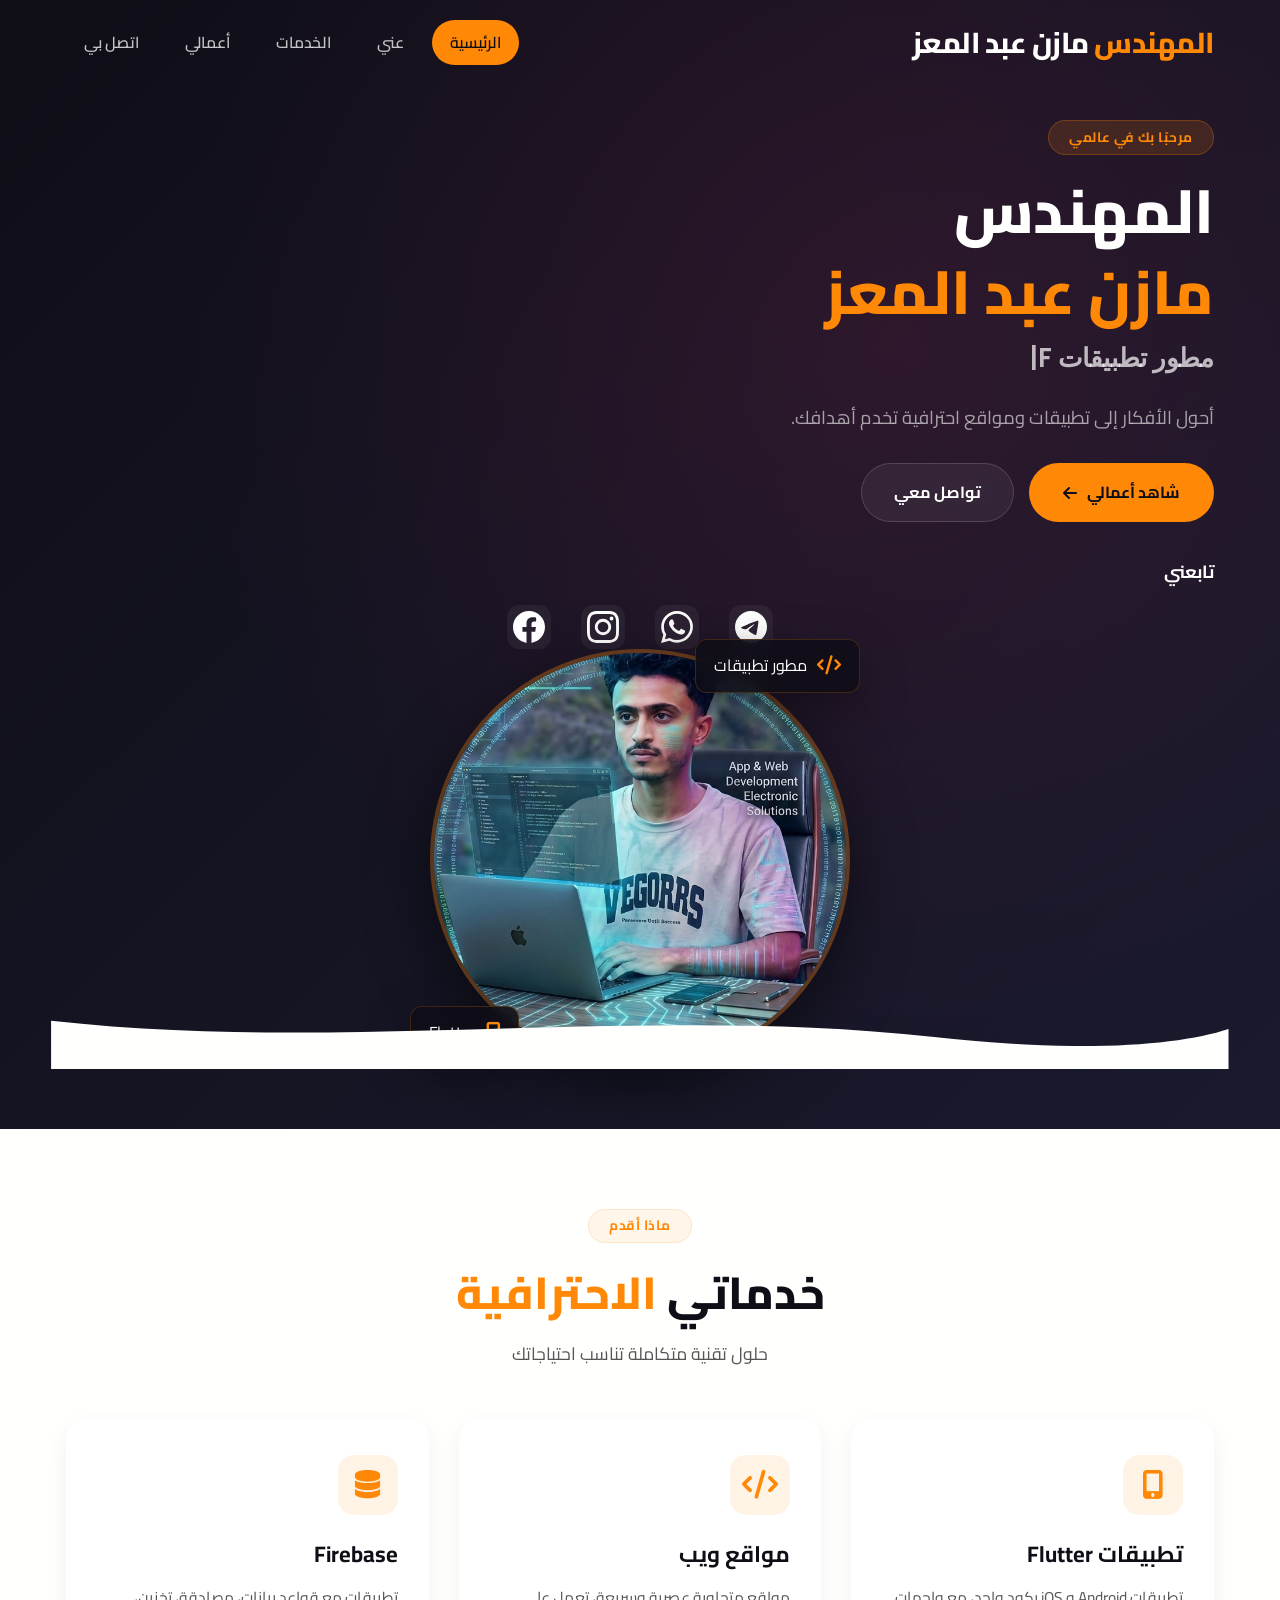
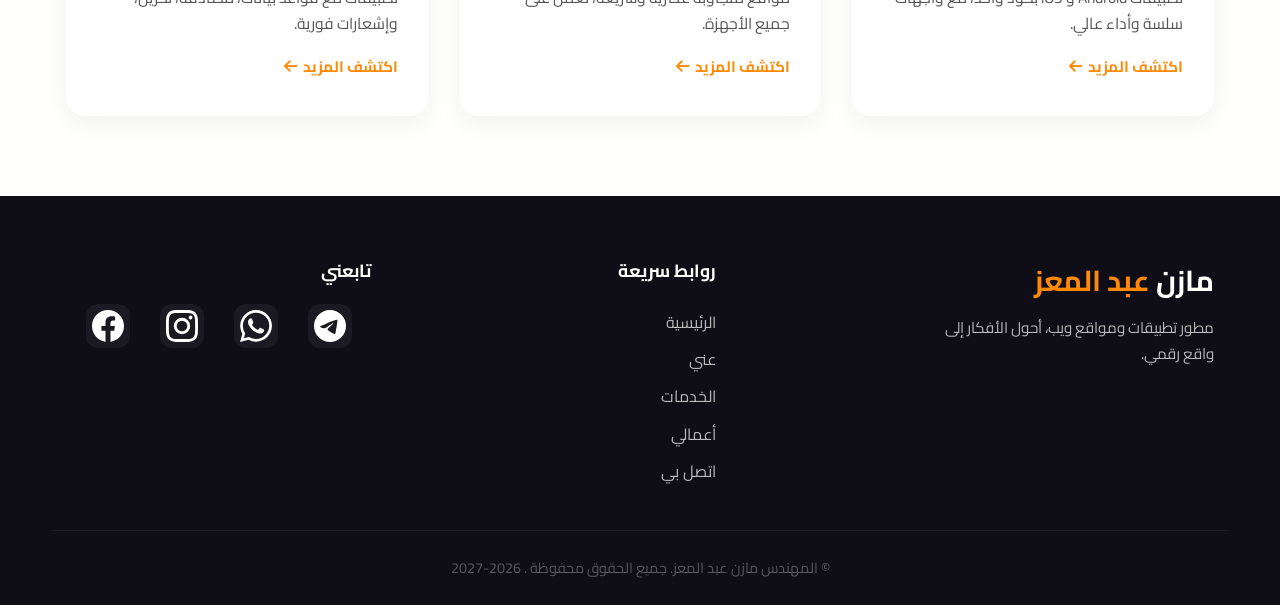
==== index.html @ 1ebfcdfb "Add files via upload" ====
<!DOCTYPE html>
<html lang="ar" dir="rtl">
<head>
    <meta charset="UTF-8" />
    <meta name="viewport" content="width=device-width, initial-scale=1.0" />
    <title>المهندس مازن عبد المعز | مطور تطبيقات ومواقع</title>
    <!-- الخطوط -->
    <link rel="preconnect" href="https://fonts.googleapis.com" />
    <link rel="preconnect" href="https://fonts.gstatic.com" crossorigin />
    <link href="https://fonts.googleapis.com/css2?family=Cairo:wght@400;700;800&family=Poppins:wght@400;600;700&display=swap" rel="stylesheet" />
    <!-- أيقونات Font Awesome (رابطان احتياطي) -->
    <link rel="stylesheet" href="https://cdnjs.cloudflare.com/ajax/libs/font-awesome/6.5.0/css/all.min.css" />
    <link rel="stylesheet" href="https://cdnjs.cloudflare.com/ajax/libs/font-awesome/6.4.2/css/all.min.css" />
    <link rel="stylesheet" href="style.css" />
    <style>
        /* تنسيقات مباشرة لضمان ظهور الأيقونات */
        .footer-social .social-icons a {
            color: #ffffff !important;
            font-size: 1.5rem !important;
            transition: 0.3s;
            background: rgba(255, 255, 255, 0.05);
            border-radius: 12px;
            width: 44px;
            height: 44px;
            display: inline-flex !important;
            align-items: center;
            justify-content: center;
            text-decoration: none;
            margin: 0 5px;
        }
        .footer-social .social-icons a:hover {
            color: #ff8906 !important;
            background: rgba(255, 137, 6, 0.15);
            transform: translateY(-4px);
        }
        .hero-social a {
            color: rgba(255, 255, 255, 0.7) !important;
            font-size: 1.3rem !important;
            transition: 0.3s;
            width: 42px;
            height: 42px;
            display: inline-flex !important;
            align-items: center;
            justify-content: center;
            border-radius: 50%;
            background: rgba(255, 255, 255, 0.05);
            text-decoration: none;
            margin: 0 5px;
        }
        .hero-social a:hover {
            color: #ff8906 !important;
            background: rgba(255, 137, 6, 0.15);
            transform: translateY(-3px);
        }
        .social-icons {
            display: flex !important;
            gap: 12px;
            justify-content: center;
        }
        .hero-social {
            display: flex !important;
            gap: 20px;
            justify-content: center;
        }
    </style>
</head>
<body>

    <!-- شريط التنقل -->
    <nav id="navbar">
        <div class="container nav-container">
            <div class="logo">
                <a href="index.html"><span>المهندس</span> مازن عبد المعز</a>
            </div>
            <ul class="nav-links" id="navLinks">
                <li><a href="index.html" class="active">الرئيسية</a></li>
                <li><a href="about.html">عني</a></li>
                <li><a href="services.html">الخدمات</a></li>
                <li><a href="portfolio.html">أعمالي</a></li>
                <li><a href="contact.html">اتصل بي</a></li>
            </ul>
            <div class="menu-toggle" id="mobile-menu">
                <i class="fas fa-bars"></i>
            </div>
        </div>
    </nav>

    <!-- قسم الترحيب (Hero) -->
    <section class="hero">
        <div class="hero-overlay"></div>
        <div class="container hero-container">
            <div class="hero-content">
                <span class="hero-badge">مرحبًا بك في عالمي</span>
                <h1>المهندس </h1>
                   <h1> <span class="highlight"> مازن عبد المعز</span></h1>
                <div class="typing-wrapper">
                    <span class="typing-text" id="typingText"></span>
                </div>
                <p class="hero-description">
                    أحول الأفكار إلى تطبيقات ومواقع احترافية تخدم أهدافك.
                </p>
                <div class="hero-buttons">
                    <a href="portfolio.html" class="btn-primary">شاهد أعمالي <i class="fas fa-arrow-left"></i></a>
                    <a href="contact.html" class="btn-glass">تواصل معي</a>
                </div>
                  <div class="footer-social">
    <h4>تابعني</h4>
    <div class="social-icons" style="display:flex;gap:20px;justify-content:center;font-size:1.8rem;">
        <!-- تليجرام -->
        <a href="https://t.me/ENG_MAZENNN" target="_blank" 
           style="color:#ffffff;text-decoration:none;transition:0.3s;display:inline-block;"
           onmouseover="this.style.color='#0088cc';this.style.transform='scale(1.2)';"
           onmouseout="this.style.color='#ffffff';this.style.transform='scale(1)';">
           <svg xmlns="http://www.w3.org/2000/svg" width="32" height="32" viewBox="0 0 24 24" fill="currentColor">
               <path d="M11.944 0A12 12 0 0 0 0 12a12 12 0 0 0 12 12 12 12 0 0 0 12-12A12 12 0 0 0 12 0a12 12 0 0 0-.056 0zm4.962 7.224c.1-.002.321.023.465.14a.506.506 0 0 1 .171.325c.016.093.036.306.02.472-.18 1.898-.962 6.502-1.36 8.627-.168.9-.499 1.201-.82 1.23-.696.065-1.225-.46-1.9-.902-1.056-.693-1.653-1.124-2.678-1.8-1.185-.78-.417-1.21.258-1.91.177-.184 3.247-2.977 3.307-3.23.007-.032.014-.15-.056-.212s-.174-.041-.249-.024c-.106.024-1.793 1.14-5.061 3.345-.48.33-.913.49-1.302.48-.428-.008-1.252-.241-1.865-.44-.752-.245-1.349-.374-1.297-.789.027-.216.325-.437.893-.663 3.498-1.524 5.83-2.529 6.998-3.014 3.332-1.386 4.025-1.627 4.476-1.635z"/>
           </svg>
        </a>
        <!-- واتساب -->
        <a href="https://wa.me/967712433463" target="_blank" 
           style="color:#ffffff;text-decoration:none;transition:0.3s;display:inline-block;"
           onmouseover="this.style.color='#25D366';this.style.transform='scale(1.2)';"
           onmouseout="this.style.color='#ffffff';this.style.transform='scale(1)';">
           <svg xmlns="http://www.w3.org/2000/svg" width="32" height="32" viewBox="0 0 24 24" fill="currentColor">
               <path d="M17.472 14.382c-.297-.149-1.758-.867-2.03-.967-.273-.099-.471-.148-.67.15-.197.297-.767.966-.94 1.164-.173.199-.347.223-.644.075-.297-.15-1.255-.463-2.39-1.475-.883-.788-1.48-1.761-1.653-2.059-.173-.297-.018-.458.13-.606.134-.133.298-.347.446-.52.149-.174.198-.298.298-.497.099-.198.05-.371-.025-.52-.075-.149-.669-1.612-.916-2.207-.242-.579-.487-.5-.669-.51-.173-.008-.371-.01-.57-.01-.198 0-.52.074-.792.372-.272.297-1.04 1.016-1.04 2.479 0 1.462 1.065 2.875 1.213 3.074.149.198 2.096 3.2 5.077 4.487.709.306 1.262.489 1.694.625.712.227 1.36.195 1.871.118.571-.085 1.758-.719 2.006-1.413.248-.694.248-1.289.173-1.413-.074-.124-.272-.198-.57-.347m-5.421 7.403h-.004a9.87 9.87 0 01-5.031-1.378l-.361-.214-3.741.982.998-3.648-.235-.374a9.86 9.86 0 01-1.51-5.26c.001-5.45 4.436-9.884 9.888-9.884 2.64 0 5.122 1.03 6.988 2.898a9.825 9.825 0 012.893 6.994c-.003 5.45-4.437 9.884-9.885 9.884m8.413-18.297A11.815 11.815 0 0012.05 0C5.495 0 .16 5.335.157 11.892c0 2.096.547 4.142 1.588 5.945L.057 24l6.305-1.654a11.882 11.882 0 005.683 1.448h.005c6.554 0 11.89-5.335 11.893-11.893a11.821 11.821 0 00-3.48-8.413z"/>
           </svg>
        </a>
        <!-- إنستغرام -->
        <a href="https://instagram.com/eng.m_azen" target="_blank" 
           style="color:#ffffff;text-decoration:none;transition:0.3s;display:inline-block;"
           onmouseover="this.style.color='#E4405F';this.style.transform='scale(1.2)';"
           onmouseout="this.style.color='#ffffff';this.style.transform='scale(1)';">
           <svg xmlns="http://www.w3.org/2000/svg" width="32" height="32" viewBox="0 0 24 24" fill="currentColor">
               <path d="M12 2.163c3.204 0 3.584.012 4.85.07 3.252.148 4.771 1.691 4.919 4.919.058 1.265.069 1.645.069 4.849 0 3.205-.012 3.584-.069 4.849-.149 3.225-1.664 4.771-4.919 4.919-1.266.058-1.644.07-4.85.07-3.204 0-3.584-.012-4.849-.07-3.26-.149-4.771-1.699-4.919-4.92-.058-1.265-.07-1.644-.07-4.849 0-3.204.013-3.583.07-4.849.149-3.227 1.664-4.771 4.919-4.919 1.266-.057 1.645-.069 4.849-.069zM12 0C8.741 0 8.333.014 7.053.072 2.695.272.273 2.69.073 7.052.014 8.333 0 8.741 0 12c0 3.259.014 3.668.072 4.948.2 4.358 2.618 6.78 6.98 6.98C8.333 23.986 8.741 24 12 24c3.259 0 3.668-.014 4.948-.072 4.354-.2 6.782-2.618 6.979-6.98.059-1.28.073-1.689.073-4.948 0-3.259-.014-3.667-.072-4.947-.196-4.354-2.617-6.78-6.979-6.98C15.668.014 15.259 0 12 0zm0 5.838a6.162 6.162 0 100 12.324 6.162 6.162 0 000-12.324zM12 16a4 4 0 110-8 4 4 0 010 8zm6.406-11.845a1.44 1.44 0 100 2.881 1.44 1.44 0 000-2.881z"/>
           </svg>
        </a>
        <!-- فيسبوك -->
        <a href="https://facebook.com/مازن عبد المعز الشرقي" target="_blank" 
           style="color:#ffffff;text-decoration:none;transition:0.3s;display:inline-block;"
           onmouseover="this.style.color='#1877F2';this.style.transform='scale(1.2)';"
           onmouseout="this.style.color='#ffffff';this.style.transform='scale(1)';">
           <svg xmlns="http://www.w3.org/2000/svg" width="32" height="32" viewBox="0 0 24 24" fill="currentColor">
               <path d="M24 12.073c0-6.627-5.373-12-12-12s-12 5.373-12 12c0 5.99 4.388 10.954 10.125 11.854v-8.385H7.078v-3.47h3.047V9.43c0-3.007 1.792-4.669 4.533-4.669 1.312 0 2.686.235 2.686.235v2.953H15.83c-1.491 0-1.956.925-1.956 1.874v2.25h3.328l-.532 3.47h-2.796v8.385C19.612 23.027 24 18.062 24 12.073z"/>
           </svg>
        </a>
    </div>
</div>
            <div class="hero-image">
                <div class="image-wrapper">
                    <img src="images\mazen.png" />
                    <div class="floating-badge">
                        <i class="fas fa-code"></i>
                        <span>مطور تطبيقات</span>
                    </div>
                    <div class="floating-badge second">
                        <i class="fas fa-mobile-alt"></i>
                        <span>Flutter</span>
                    </div>
                    
                </div>
            </div>
        </div>
        <!-- شكل موجي سفلي -->
        <div class="wave">
            <svg viewBox="0 0 1440 100" xmlns="http://www.w3.org/2000/svg">
                <path d="M0,40 C360,80 720,20 1080,60 C1260,80 1380,70 1440,50 L1440,100 L0,100 Z" fill="#fffffe" />
            </svg>
        </div>
    </section>

    <!-- قسم الخدمات المختصرة -->
    <section class="services-short section-padding">
        <div class="container">
            <div class="section-header">
                <span class="section-tag">ماذا أقدم</span>
                <h2>خدماتي <span class="highlight">الاحترافية</span></h2>
                <p>حلول تقنية متكاملة تناسب احتياجاتك</p>
            </div>
            <div class="services-grid">
                <div class="service-card glass-card">
                    <div class="service-icon"><i class="fas fa-mobile-alt"></i></div>
                    <h3>تطبيقات Flutter</h3>
                    <p>تطبيقات Android و iOS بكود واحد، مع واجهات سلسة وأداء عالي.</p>
                    <a href="services.html" class="card-link">اكتشف المزيد <i class="fas fa-arrow-left"></i></a>
                </div>
                <div class="service-card glass-card">
                    <div class="service-icon"><i class="fas fa-code"></i></div>
                    <h3>مواقع ويب</h3>
                    <p>مواقع متجاوبة عصرية وسريعة، تعمل على جميع الأجهزة.</p>
                    <a href="services.html" class="card-link">اكتشف المزيد <i class="fas fa-arrow-left"></i></a>
                </div>
                <div class="service-card glass-card">
                    <div class="service-icon"><i class="fas fa-database"></i></div>
                    <h3>Firebase</h3>
                    <p>تطبيقات مع قواعد بيانات، مصادقة، تخزين، وإشعارات فورية.</p>
                    <a href="services.html" class="card-link">اكتشف المزيد <i class="fas fa-arrow-left"></i></a>
                </div>
            </div>
        </div>
    </section>

    <!-- التذييل -->
    <footer>
        <div class="container footer-container">
            <div class="footer-brand">
                <h3>مازن <span>عبد المعز</span></h3>
                <p>مطور تطبيقات ومواقع ويب، أحول الأفكار إلى واقع رقمي.</p>
            </div>
            <div class="footer-links">
                <h4>روابط سريعة</h4>
                <ul>
                    <li><a href="index.html">الرئيسية</a></li>
                    <li><a href="about.html">عني</a></li>
                    <li><a href="services.html">الخدمات</a></li>
                    <li><a href="portfolio.html">أعمالي</a></li>
                    <li><a href="contact.html">اتصل بي</a></li>
                </ul>
            </div>
                <div class="footer-social">
    <h4>تابعني</h4>
    <div class="social-icons" style="display:flex;gap:20px;justify-content:center;font-size:1.8rem;">
        <!-- تليجرام -->
        <a href="https://t.me/ENG_MAZENNN" target="_blank" 
           style="color:#ffffff;text-decoration:none;transition:0.3s;display:inline-block;"
           onmouseover="this.style.color='#0088cc';this.style.transform='scale(1.2)';"
           onmouseout="this.style.color='#ffffff';this.style.transform='scale(1)';">
           <svg xmlns="http://www.w3.org/2000/svg" width="32" height="32" viewBox="0 0 24 24" fill="currentColor">
               <path d="M11.944 0A12 12 0 0 0 0 12a12 12 0 0 0 12 12 12 12 0 0 0 12-12A12 12 0 0 0 12 0a12 12 0 0 0-.056 0zm4.962 7.224c.1-.002.321.023.465.14a.506.506 0 0 1 .171.325c.016.093.036.306.02.472-.18 1.898-.962 6.502-1.36 8.627-.168.9-.499 1.201-.82 1.23-.696.065-1.225-.46-1.9-.902-1.056-.693-1.653-1.124-2.678-1.8-1.185-.78-.417-1.21.258-1.91.177-.184 3.247-2.977 3.307-3.23.007-.032.014-.15-.056-.212s-.174-.041-.249-.024c-.106.024-1.793 1.14-5.061 3.345-.48.33-.913.49-1.302.48-.428-.008-1.252-.241-1.865-.44-.752-.245-1.349-.374-1.297-.789.027-.216.325-.437.893-.663 3.498-1.524 5.83-2.529 6.998-3.014 3.332-1.386 4.025-1.627 4.476-1.635z"/>
           </svg>
        </a>
        <!-- واتساب -->
        <a href="https://wa.me/967712433463" target="_blank" 
           style="color:#ffffff;text-decoration:none;transition:0.3s;display:inline-block;"
           onmouseover="this.style.color='#25D366';this.style.transform='scale(1.2)';"
           onmouseout="this.style.color='#ffffff';this.style.transform='scale(1)';">
           <svg xmlns="http://www.w3.org/2000/svg" width="32" height="32" viewBox="0 0 24 24" fill="currentColor">
               <path d="M17.472 14.382c-.297-.149-1.758-.867-2.03-.967-.273-.099-.471-.148-.67.15-.197.297-.767.966-.94 1.164-.173.199-.347.223-.644.075-.297-.15-1.255-.463-2.39-1.475-.883-.788-1.48-1.761-1.653-2.059-.173-.297-.018-.458.13-.606.134-.133.298-.347.446-.52.149-.174.198-.298.298-.497.099-.198.05-.371-.025-.52-.075-.149-.669-1.612-.916-2.207-.242-.579-.487-.5-.669-.51-.173-.008-.371-.01-.57-.01-.198 0-.52.074-.792.372-.272.297-1.04 1.016-1.04 2.479 0 1.462 1.065 2.875 1.213 3.074.149.198 2.096 3.2 5.077 4.487.709.306 1.262.489 1.694.625.712.227 1.36.195 1.871.118.571-.085 1.758-.719 2.006-1.413.248-.694.248-1.289.173-1.413-.074-.124-.272-.198-.57-.347m-5.421 7.403h-.004a9.87 9.87 0 01-5.031-1.378l-.361-.214-3.741.982.998-3.648-.235-.374a9.86 9.86 0 01-1.51-5.26c.001-5.45 4.436-9.884 9.888-9.884 2.64 0 5.122 1.03 6.988 2.898a9.825 9.825 0 012.893 6.994c-.003 5.45-4.437 9.884-9.885 9.884m8.413-18.297A11.815 11.815 0 0012.05 0C5.495 0 .16 5.335.157 11.892c0 2.096.547 4.142 1.588 5.945L.057 24l6.305-1.654a11.882 11.882 0 005.683 1.448h.005c6.554 0 11.89-5.335 11.893-11.893a11.821 11.821 0 00-3.48-8.413z"/>
           </svg>
        </a>
        <!-- إنستغرام -->
        <a href="https://instagram.com/eng.m_azen" target="_blank" 
           style="color:#ffffff;text-decoration:none;transition:0.3s;display:inline-block;"
           onmouseover="this.style.color='#E4405F';this.style.transform='scale(1.2)';"
           onmouseout="this.style.color='#ffffff';this.style.transform='scale(1)';">
           <svg xmlns="http://www.w3.org/2000/svg" width="32" height="32" viewBox="0 0 24 24" fill="currentColor">
               <path d="M12 2.163c3.204 0 3.584.012 4.85.07 3.252.148 4.771 1.691 4.919 4.919.058 1.265.069 1.645.069 4.849 0 3.205-.012 3.584-.069 4.849-.149 3.225-1.664 4.771-4.919 4.919-1.266.058-1.644.07-4.85.07-3.204 0-3.584-.012-4.849-.07-3.26-.149-4.771-1.699-4.919-4.92-.058-1.265-.07-1.644-.07-4.849 0-3.204.013-3.583.07-4.849.149-3.227 1.664-4.771 4.919-4.919 1.266-.057 1.645-.069 4.849-.069zM12 0C8.741 0 8.333.014 7.053.072 2.695.272.273 2.69.073 7.052.014 8.333 0 8.741 0 12c0 3.259.014 3.668.072 4.948.2 4.358 2.618 6.78 6.98 6.98C8.333 23.986 8.741 24 12 24c3.259 0 3.668-.014 4.948-.072 4.354-.2 6.782-2.618 6.979-6.98.059-1.28.073-1.689.073-4.948 0-3.259-.014-3.667-.072-4.947-.196-4.354-2.617-6.78-6.979-6.98C15.668.014 15.259 0 12 0zm0 5.838a6.162 6.162 0 100 12.324 6.162 6.162 0 000-12.324zM12 16a4 4 0 110-8 4 4 0 010 8zm6.406-11.845a1.44 1.44 0 100 2.881 1.44 1.44 0 000-2.881z"/>
           </svg>
        </a>
        <!-- فيسبوك -->
        <a href="https://facebook.com/مازن عبد المعز الشرقي" target="_blank" 
           style="color:#ffffff;text-decoration:none;transition:0.3s;display:inline-block;"
           onmouseover="this.style.color='#1877F2';this.style.transform='scale(1.2)';"
           onmouseout="this.style.color='#ffffff';this.style.transform='scale(1)';">
           <svg xmlns="http://www.w3.org/2000/svg" width="32" height="32" viewBox="0 0 24 24" fill="currentColor">
               <path d="M24 12.073c0-6.627-5.373-12-12-12s-12 5.373-12 12c0 5.99 4.388 10.954 10.125 11.854v-8.385H7.078v-3.47h3.047V9.43c0-3.007 1.792-4.669 4.533-4.669 1.312 0 2.686.235 2.686.235v2.953H15.83c-1.491 0-1.956.925-1.956 1.874v2.25h3.328l-.532 3.47h-2.796v8.385C19.612 23.027 24 18.062 24 12.073z"/>
           </svg>
        </a>
    </div>
</div>
        </div>
        <div class="footer-bottom">
            <p>&copy; المهندس مازن عبد المعز. جميع الحقوق محفوظة    . 2026-2027</p>
        </div>
    </footer>

    <script src="script.js"></script>
</body>
</html>
---- style.css ----
/* ====================
   الأساسيات
   ==================== */
* {
    margin: 0;
    padding: 0;
    box-sizing: border-box;
}

:root {
    --dark: #0f0e17;
    --dark-light: #1a1a2e;
    --white: #fffffe;
    --gold: #ff8906;
    --pink: #e53170;
    --glass: rgba(255, 255, 255, 0.08);
    --shadow: 0 15px 45px rgba(0, 0, 0, 0.35);
    --border-glass: 1px solid rgba(255, 255, 255, 0.12);
    --radius: 20px;
    --transition: 0.4s cubic-bezier(0.25, 0.46, 0.45, 0.94);
}

body {
    font-family: 'Cairo', sans-serif;
    background: var(--white);
    color: var(--dark);
    line-height: 1.7;
    overflow-x: hidden;
}

.container {
    width: 92%;
    max-width: 1250px;
    margin: 0 auto;
    padding: 0 15px;
}

a {
    text-decoration: none;
    color: inherit;
}

img {
    max-width: 100%;
    display: block;
}

/* ====================
   شريط التنقل
   ==================== */
#navbar {
    position: fixed;
    top: 0;
    left: 0;
    width: 100%;
    z-index: 999;
    padding: 18px 0;
    transition: var(--transition);
    background: transparent;
}

#navbar.scrolled {
    background: rgba(15, 14, 23, 0.92);
    backdrop-filter: blur(18px);
    -webkit-backdrop-filter: blur(18px);
    padding: 12px 0;
    box-shadow: 0 8px 30px rgba(0, 0, 0, 0.25);
}

.nav-container {
    display: flex;
    justify-content: space-between;
    align-items: center;
}

.logo a {
    font-size: 1.8rem;
    font-weight: 800;
    color: var(--white);
    letter-spacing: -0.5px;
}

.logo span {
    color: var(--gold);
}

.nav-links {
    display: flex;
    list-style: none;
    gap: 10px;
}

.nav-links li a {
    color: rgba(255, 255, 255, 0.75);
    font-weight: 600;
    padding: 8px 18px;
    border-radius: 50px;
    transition: var(--transition);
    font-size: 0.98rem;
}

.nav-links li a:hover,
.nav-links li a.active {
    color: var(--white);
    background: rgba(255, 137, 6, 0.2);
}

.nav-links li a.active {
    background: var(--gold);
    color: var(--dark);
}

.menu-toggle {
    display: none;
    color: var(--white);
    font-size: 1.8rem;
    cursor: pointer;
}

/* ====================
   قسم الترحيب (Hero)
   ==================== */
.hero {
    position: relative;
    min-height: 100vh;
    background: linear-gradient(135deg, var(--dark), var(--dark-light));
    display: flex;
    align-items: center;
    overflow: hidden;
    padding: 120px 0 60px;
}

.hero-overlay {
    position: absolute;
    inset: 0;
    background: radial-gradient(circle at 70% 30%, rgba(229, 49, 112, 0.12), transparent 60%);
    pointer-events: none;
}

.hero-container {
    display: flex;
    align-items: center;
    justify-content: space-between;
    gap: 50px;
    position: relative;
    z-index: 2;
    flex-wrap: wrap;
}

.hero-content {
    flex: 1;
    min-width: 320px;
}

.hero-badge {
    display: inline-block;
    background: rgba(255, 137, 6, 0.15);
    color: var(--gold);
    padding: 5px 20px;
    border-radius: 50px;
    font-size: 0.85rem;
    font-weight: 700;
    letter-spacing: 0.5px;
    margin-bottom: 20px;
    border: 1px solid rgba(255, 137, 6, 0.25);
}

.hero-content h1 {
    font-size: 3.8rem;
    font-weight: 800;
    color: var(--white);
    margin-bottom: 8px;
    line-height: 1.2;
}

.hero-content h1 .highlight {
    color: var(--gold);
    position: relative;
}

.typing-wrapper {
    height: 50px;
    margin-bottom: 15px;
}

.typing-text {
    font-size: 1.6rem;
    font-weight: 600;
    color: rgba(255, 255, 255, 0.7);
    font-family: 'Poppins', sans-serif;
}

.typing-text::after {
    content: '|';
    animation: blink 0.7s infinite;
}

@keyframes blink {
    0%, 100% { opacity: 1; }
    50% { opacity: 0; }
}

.hero-description {
    color: rgba(255, 255, 255, 0.6);
    font-size: 1.15rem;
    max-width: 480px;
    margin-bottom: 30px;
}

.hero-buttons {
    display: flex;
    gap: 15px;
    flex-wrap: wrap;
    margin-bottom: 35px;
}

.btn-primary {
    display: inline-flex;
    align-items: center;
    gap: 10px;
    background: var(--gold);
    color: var(--dark);
    padding: 14px 32px;
    border-radius: 50px;
    font-weight: 700;
    font-size: 1rem;
    transition: var(--transition);
    border: 2px solid transparent;
}

.btn-primary:hover {
    background: transparent;
    color: var(--gold);
    border-color: var(--gold);
    transform: translateY(-3px);
    box-shadow: 0 10px 30px rgba(255, 137, 6, 0.25);
}

.btn-glass {
    display: inline-flex;
    align-items: center;
    gap: 10px;
    background: rgba(255, 255, 255, 0.06);
    backdrop-filter: blur(10px);
    color: var(--white);
    padding: 14px 32px;
    border-radius: 50px;
    font-weight: 700;
    font-size: 1rem;
    transition: var(--transition);
    border: 1px solid rgba(255, 255, 255, 0.15);
}

.btn-glass:hover {
    background: rgba(255, 255, 255, 0.12);
    transform: translateY(-3px);
    border-color: var(--gold);
}

.hero-social {
    display: flex;
    gap: 20px;
}

.hero-social a {
    color: rgba(255, 255, 255, 0.4);
    font-size: 1.3rem;
    transition: var(--transition);
    width: 42px;
    height: 42px;
    display: flex;
    align-items: center;
    justify-content: center;
    border-radius: 50%;
    background: rgba(255, 255, 255, 0.05);
}

.hero-social a:hover {
    color: var(--gold);
    background: rgba(255, 137, 6, 0.15);
    transform: translateY(-3px);
}

/* صورة البطل */
.hero-image {
    flex: 1;
    min-width: 300px;
    display: flex;
    justify-content: center;
}

.image-wrapper {
    position: relative;
    width: 100%;
    max-width: 420px;
}

.image-wrapper img {
    width: 100%;
    border-radius: 50%;
    border: 4px solid rgba(255, 137, 6, 0.3);
    box-shadow: 0 20px 60px rgba(0, 0, 0, 0.5);
    aspect-ratio: 1/1;
    object-fit: cover;
}

.floating-badge {
    position: absolute;
    background: rgba(15, 14, 23, 0.85);
    backdrop-filter: blur(12px);
    border: 1px solid rgba(255, 137, 6, 0.2);
    border-radius: 12px;
    padding: 12px 18px;
    display: flex;
    align-items: center;
    gap: 10px;
    color: var(--white);
    box-shadow: var(--shadow);
    animation: float 4s ease-in-out infinite;
}

.floating-badge i {
    color: var(--gold);
    font-size: 1.2rem;
}

.floating-badge:first-of-type {
    top: -10px;
    right: -10px;
}

.floating-badge.second {
    bottom: 10px;
    left: -20px;
    animation-delay: 2s;
}

@keyframes float {
    0%, 100% { transform: translateY(0px); }
    50% { transform: translateY(-12px); }
}

/* الموجة السفلية */
.wave {
    position: absolute;
    bottom: 0;
    left: 0;
    width: 100%;
    z-index: 1;
}

.wave svg {
    display: block;
    width: 100%;
    height: auto;
}

/* ====================
   الأقسام العامة
   ==================== */
.section-padding {
    padding: 80px 0;
}

.section-header {
    text-align: center;
    margin-bottom: 50px;
}

.section-tag {
    display: inline-block;
    background: rgba(255, 137, 6, 0.08);
    color: var(--gold);
    padding: 4px 20px;
    border-radius: 50px;
    font-weight: 700;
    font-size: 0.85rem;
    letter-spacing: 0.5px;
    margin-bottom: 12px;
    border: 1px solid rgba(255, 137, 6, 0.15);
}

.section-header h2,
.section-header h1 {
    font-size: 2.8rem;
    font-weight: 800;
    color: var(--dark);
    margin-bottom: 8px;
}

.section-header h1 .highlight,
.section-header h2 .highlight {
    color: var(--gold);
}

.section-header p {
    color: #555;
    font-size: 1.1rem;
}

/* ====================
   بطاقات الخدمات
   ==================== */
.services-short {
    background: var(--white);
}

.services-grid {
    display: grid;
    grid-template-columns: repeat(auto-fit, minmax(280px, 1fr));
    gap: 30px;
}

.glass-card {
    background: rgba(255, 255, 255, 0.7);
    backdrop-filter: blur(10px);
    -webkit-backdrop-filter: blur(10px);
    border: var(--border-glass);
    border-radius: var(--radius);
    padding: 35px 30px;
    transition: var(--transition);
    box-shadow: 0 8px 25px rgba(0, 0, 0, 0.06);
}

.glass-card:hover {
    transform: translateY(-10px);
    box-shadow: 0 20px 50px rgba(0, 0, 0, 0.12);
    border-color: rgba(255, 137, 6, 0.2);
}

.service-icon {
    width: 60px;
    height: 60px;
    background: rgba(255, 137, 6, 0.1);
    border-radius: 16px;
    display: flex;
    align-items: center;
    justify-content: center;
    margin-bottom: 20px;
    font-size: 1.8rem;
    color: var(--gold);
    transition: var(--transition);
}

.glass-card:hover .service-icon {
    background: var(--gold);
    color: var(--dark);
}

.service-card h3 {
    font-size: 1.4rem;
    font-weight: 700;
    margin-bottom: 12px;
    color: var(--dark);
}

.service-card p {
    color: #555;
    font-size: 0.98rem;
    margin-bottom: 15px;
}

.card-link {
    color: var(--gold);
    font-weight: 700;
    font-size: 0.95rem;
    display: inline-flex;
    align-items: center;
    gap: 6px;
    transition: var(--transition);
}

.card-link:hover {
    gap: 12px;
}

/* ====================
   الإحصائيات
   ==================== */
.stats {
    background: linear-gradient(135deg, var(--dark), var(--dark-light));
    color: var(--white);
    padding: 60px 0;
}

.stats-grid {
    display: grid;
    grid-template-columns: repeat(auto-fit, minmax(150px, 1fr));
    gap: 30px;
    text-align: center;
}

.stat-number {
    font-size: 3rem;
    font-weight: 800;
    color: var(--gold);
    display: block;
    font-family: 'Poppins', sans-serif;
}

.stat-item p {
    color: rgba(255, 255, 255, 0.6);
    font-size: 1rem;
}

/* ====================
   صفحة عني
   ==================== */
.page-section {
    padding: 130px 0 80px;
    background: var(--white);
}

.about-grid {
    display: grid;
    grid-template-columns: 1fr 1.2fr;
    gap: 60px;
    align-items: center;
}

.about-image {
    position: relative;
}

.about-image img {
    border-radius: var(--radius);
    box-shadow: var(--shadow);
    width: 100%;
    aspect-ratio: 1/1;
    object-fit: cover;
}

.experience-badge {
    position: absolute;
    bottom: -20px;
    right: -20px;
    background: var(--gold);
    color: var(--dark);
    padding: 20px 25px;
    border-radius: 16px;
    text-align: center;
    box-shadow: var(--shadow);
}

.experience-badge span {
    font-size: 2.2rem;
    font-weight: 800;
    display: block;
    line-height: 1;
}

.experience-badge p {
    font-size: 0.85rem;
    font-weight: 700;
}

.about-content .section-tag {
    margin-bottom: 8px;
}

.about-content h1 {
    font-size: 2.8rem;
    font-weight: 800;
    margin-bottom: 20px;
}

.about-text {
    color: #444;
    font-size: 1.05rem;
    margin-bottom: 15px;
}

.about-skills {
    margin: 25px 0 30px;
}

.skill-item {
    margin-bottom: 14px;
}

.skill-name {
    display: block;
    font-weight: 600;
    margin-bottom: 4px;
    color: var(--dark);
}

.skill-bar {
    width: 100%;
    height: 8px;
    background: #e8e8e8;
    border-radius: 10px;
    overflow: hidden;
}

.skill-bar span {
    display: block;
    height: 100%;
    background: linear-gradient(90deg, var(--gold), var(--pink));
    border-radius: 10px;
    transition: width 1s ease;
}

/* ====================
   صفحة الخدمات (كاملة)
   ==================== */
.services-full-grid {
    display: grid;
    grid-template-columns: repeat(auto-fit, minmax(300px, 1fr));
    gap: 30px;
}

.services-full-grid .service-card ul {
    list-style: none;
    margin-top: 15px;
}

.services-full-grid .service-card ul li {
    display: flex;
    align-items: center;
    gap: 10px;
    color: #444;
    font-size: 0.95rem;
    padding: 4px 0;
}

.services-full-grid .service-card ul li i {
    color: var(--gold);
    font-size: 0.9rem;
}

/* ====================
   صفحة الأعمال
   ==================== */
.portfolio-grid {
    display: grid;
    grid-template-columns: repeat(auto-fit, minmax(300px, 1fr));
    gap: 30px;
}

.portfolio-item {
    background: var(--white);
    border-radius: var(--radius);
    overflow: hidden;
    box-shadow: 0 8px 30px rgba(0, 0, 0, 0.06);
    transition: var(--transition);
    border: 1px solid rgba(0, 0, 0, 0.04);
}

.portfolio-item:hover {
    transform: translateY(-10px);
    box-shadow: 0 20px 50px rgba(0, 0, 0, 0.12);
}

.portfolio-image {
    position: relative;
    overflow: hidden;
}

.portfolio-image img {
    width: 100%;
    height: 240px;
    object-fit: cover;
    transition: var(--transition);
}

.portfolio-item:hover .portfolio-image img {
    transform: scale(1.05);
}

.portfolio-overlay {
    position: absolute;
    inset: 0;
    background: rgba(15, 14, 23, 0.7);
    display: flex;
    align-items: center;
    justify-content: center;
    opacity: 0;
    transition: var(--transition);
}

.portfolio-item:hover .portfolio-overlay {
    opacity: 1;
}

.portfolio-overlay .btn-small {
    background: var(--gold);
    color: var(--dark);
    padding: 10px 25px;
    border-radius: 50px;
    font-weight: 700;
    transition: var(--transition);
}

.portfolio-overlay .btn-small:hover {
    transform: scale(1.05);
}

.portfolio-info {
    padding: 22px 25px;
}

.portfolio-info h3 {
    font-size: 1.2rem;
    font-weight: 700;
    margin-bottom: 6px;
}

.portfolio-info p {
    color: #555;
    font-size: 0.95rem;
    margin-bottom: 12px;
}

.tech-tags {
    display: flex;
    flex-wrap: wrap;
    gap: 8px;
}

.tech-tags span {
    background: rgba(15, 14, 23, 0.06);
    padding: 3px 16px;
    border-radius: 50px;
    font-size: 0.8rem;
    font-weight: 600;
    color: var(--dark);
}

/* ====================
   صفحة التواصل
   ==================== */
.contact-wrapper {
    display: grid;
    grid-template-columns: 1.2fr 1fr;
    gap: 50px;
}

.contact-form .form-group {
    margin-bottom: 20px;
}

.contact-form label {
    display: flex;
    align-items: center;
    gap: 8px;
    font-weight: 700;
    color: var(--dark);
    margin-bottom: 6px;
}

.contact-form label i {
    color: var(--gold);
}

.contact-form input,
.contact-form textarea {
    width: 100%;
    padding: 14px 18px;
    border: 2px solid #e0e0e0;
    border-radius: 12px;
    font-size: 1rem;
    transition: var(--transition);
    font-family: 'Cairo', sans-serif;
    background: var(--white);
}

.contact-form input:focus,
.contact-form textarea:focus {
    border-color: var(--gold);
    outline: none;
    box-shadow: 0 0 0 4px rgba(255, 137, 6, 0.1);
}

.contact-form .btn-primary {
    width: 100%;
    justify-content: center;
    padding: 16px;
    font-size: 1.1rem;
}

.form-message {
    margin-top: 15px;
    font-weight: 600;
}

.contact-info {
    padding: 35px 30px;
}

.contact-info h3 {
    font-size: 1.5rem;
    margin-bottom: 25px;
}

.contact-item {
    display: flex;
    align-items: center;
    gap: 18px;
    padding: 14px 0;
    border-bottom: 1px solid rgba(0, 0, 0, 0.04);
}

.contact-item:last-child {
    border-bottom: none;
}

.contact-item i {
    width: 44px;
    height: 44px;
    background: rgba(255, 137, 6, 0.08);
    border-radius: 12px;
    display: flex;
    align-items: center;
    justify-content: center;
    color: var(--gold);
    font-size: 1.2rem;
}

.contact-item h4 {
    font-size: 0.85rem;
    color: #888;
    font-weight: 400;
}

.contact-item p {
    font-weight: 600;
    color: var(--dark);
}

/* ====================
   التذييل
   ==================== */
footer {
    background: var(--dark);
    color: rgba(255, 255, 255, 0.7);
    padding: 60px 0 0;
}

.footer-container {
    display: grid;
    grid-template-columns: 1.5fr 1fr 1fr;
    gap: 40px;
    padding-bottom: 40px;
    border-bottom: 1px solid rgba(255, 255, 255, 0.05);
}

.footer-brand h3 {
    font-size: 1.8rem;
    color: var(--white);
    margin-bottom: 10px;
}

.footer-brand h3 span {
    color: var(--gold);
}

.footer-brand p {
    font-size: 0.95rem;
    max-width: 300px;
}

.footer-links h4,
.footer-social h4 {
    color: var(--white);
    font-size: 1.1rem;
    margin-bottom: 18px;
}

.footer-links ul {
    list-style: none;
}

.footer-links ul li {
    padding: 5px 0;
}

.footer-links ul li a {
    transition: var(--transition);
}

.footer-links ul li a:hover {
    color: var(--gold);
    padding-right: 5px;
}

.social-icons {
    display: flex;
    gap: 12px;
}

.social-icons a {
    width: 44px;
    height: 44px;
    background: rgba(255, 255, 255, 0.05);
    border-radius: 12px;
    display: flex;
    align-items: center;
    justify-content: center;
    transition: var(--transition);
    color: rgba(255, 255, 255, 0.5);
}

.social-icons a:hover {
    background: var(--gold);
    color: var(--dark);
    transform: translateY(-4px);
}

.footer-bottom {
    text-align: center;
    padding: 25px 0;
    font-size: 0.9rem;
    color: rgba(255, 255, 255, 0.3);
}

/* ====================
   تنسيقات إضافية للأيقونات (لضمان الظهور)
   ==================== */
.footer-social .social-icons a {
    color: #ffffff !important;
    font-size: 1.5rem !important;
    transition: 0.3s;
    background: rgba(255, 255, 255, 0.05);
    border-radius: 12px;
    width: 44px;
    height: 44px;
    display: inline-flex !important;
    align-items: center;
    justify-content: center;
    text-decoration: none;
    margin: 0 5px;
}

.footer-social .social-icons a:hover {
    color: #ff8906 !important;
    background: rgba(255, 137, 6, 0.15);
    transform: translateY(-4px);
}

.social-icons {
    display: flex !important;
    gap: 12px;
    justify-content: center;
}

.hero-social a {
    color: rgba(255, 255, 255, 0.7) !important;
    font-size: 1.3rem !important;
    transition: 0.3s;
    width: 42px;
    height: 42px;
    display: inline-flex !important;
    align-items: center;
    justify-content: center;
    border-radius: 50%;
    background: rgba(255, 255, 255, 0.05);
    text-decoration: none;
    margin: 0 5px;
}

.hero-social a:hover {
    color: #ff8906 !important;
    background: rgba(255, 137, 6, 0.15);
    transform: translateY(-3px);
}

.hero-social {
    display: flex !important;
    gap: 20px;
    justify-content: center;
}

/* ====================
   تأثيرات الظهور (Scroll Reveal)
   ==================== */
.hidden {
    opacity: 0;
    transform: translateY(40px);
    transition: opacity 0.8s ease, transform 0.8s ease;
}

.visible {
    opacity: 1;
    transform: translateY(0);
}

/* ترتيب ظهور العناصر */
.service-card:nth-child(1) { transition-delay: 0.05s; }
.service-card:nth-child(2) { transition-delay: 0.15s; }
.service-card:nth-child(3) { transition-delay: 0.25s; }
.service-card:nth-child(4) { transition-delay: 0.35s; }
.service-card:nth-child(5) { transition-delay: 0.45s; }
.service-card:nth-child(6) { transition-delay: 0.55s; }

.portfolio-item:nth-child(1) { transition-delay: 0.05s; }
.portfolio-item:nth-child(2) { transition-delay: 0.15s; }
.portfolio-item:nth-child(3) { transition-delay: 0.25s; }
.portfolio-item:nth-child(4) { transition-delay: 0.35s; }
.portfolio-item:nth-child(5) { transition-delay: 0.45s; }
.portfolio-item:nth-child(6) { transition-delay: 0.55s; }

/* ====================
   الاستجابة للجوال
   ==================== */
@media (max-width: 992px) {
    .hero-content h1 {
        font-size: 2.8rem;
    }

    .about-grid {
        grid-template-columns: 1fr;
    }

    .contact-wrapper {
        grid-template-columns: 1fr;
    }

    .footer-container {
        grid-template-columns: 1fr;
        text-align: center;
    }

    .footer-brand p {
        max-width: 100%;
    }

    .social-icons {
        justify-content: center;
    }
}

@media (max-width: 768px) {
    .nav-links {
        display: none;
        flex-direction: column;
        background: rgba(15, 14, 23, 0.98);
        backdrop-filter: blur(18px);
        width: 100%;
        padding: 25px 0;
        border-radius: 16px;
        margin-top: 15px;
        gap: 5px;
    }

    .nav-links.active {
        display: flex;
    }

    .nav-container {
        flex-wrap: wrap;
    }

    .menu-toggle {
        display: block;
    }

    .hero-container {
        flex-direction: column-reverse;
        text-align: center;
    }

    .hero-content h1 {
        font-size: 2.2rem;
    }

    .hero-buttons {
        justify-content: center;
    }

    .hero-social {
        justify-content: center;
    }

    .hero-description {
        max-width: 100%;
    }

    .section-header h2,
    .section-header h1 {
        font-size: 2rem;
    }

    .stats-grid {
        grid-template-columns: 1fr 1fr;
    }

    .services-grid,
    .services-full-grid,
    .portfolio-grid {
        grid-template-columns: 1fr;
    }

    .floating-badge {
        display: none;
    }

    .about-image img {
        max-height: 350px;
    }

    .experience-badge {
        right: 10px;
        bottom: -10px;
        padding: 12px 18px;
    }

    .experience-badge span {
        font-size: 1.6rem;
    }
}

@media (max-width: 480px) {
    .hero-content h1 {
        font-size: 1.8rem;
    }

    .typing-text {
        font-size: 1.2rem;
    }

    .hero-buttons .btn-primary,
    .hero-buttons .btn-glass {
        width: 100%;
        justify-content: center;
    }

    .stats-grid {
        grid-template-columns: 1fr 1fr;
        gap: 15px;
    }

    .stat-number {
        font-size: 2.2rem;
    }
}
















/* ==========================================
   تطبيق رفيق الذكر
========================================== */

.app-description {
    direction: rtl;
    text-align: right;
    line-height: 1.9;
}

/* المقدمة */
.app-intro {
    margin-bottom: 20px;
}

.app-intro p {
    margin: 0;
}

/* صندوق الهدف */
.highlight-box {
    margin: 20px 0;
    padding: 18px 20px;
    border-radius: 14px;
}

.highlight-box p {
    margin: 5px 0;
}

/* عناوين الأقسام */
.app-description h4 {
    display: flex;
    align-items: center;
    gap: 9px;
    margin-top: 25px;
    margin-bottom: 14px;
}

.app-description h4 i {
    font-size: 17px;
}

/* قائمة المميزات */
.features-list {
    list-style: none;
    padding: 0;
    margin: 0;
}

.features-list li {
    display: flex;
    align-items: center;
    gap: 10px;
    padding: 7px 0;
}

.features-list li i {
    font-size: 14px;
    flex-shrink: 0;
}

/* التقنيات */
.tech-tags-modal {
    display: flex;
    flex-wrap: wrap;
    gap: 8px;
    margin-top: 10px;
}

.tech-tags-modal span {
    padding: 6px 12px;
    border-radius: 20px;
    font-size: 13px;
}

/* ==========================================
   قسم تحميل التطبيق
========================================== */

.download-section {
    margin-top: 30px;
    padding: 22px;
    border-radius: 18px;
    text-align: center;
}

/* معلومات التطبيق */
.download-info {
    display: flex;
    align-items: center;
    justify-content: center;
    gap: 14px;
    margin-bottom: 20px;
}

/* أيقونة Android */
.android-icon {
    width: 52px;
    height: 52px;
    display: flex;
    align-items: center;
    justify-content: center;
    border-radius: 14px;
}

.android-icon i {
    font-size: 30px;
}

/* نص التحميل */
.download-text {
    display: flex;
    flex-direction: column;
    text-align: right;
    gap: 3px;
}

.download-text strong {
    font-size: 17px;
}

.download-text small {
    font-size: 12px;
    opacity: 0.7;
}

/* زر تحميل APK */
.download-apk-btn {
    width: 100%;
    box-sizing: border-box;

    display: flex;
    align-items: center;
    justify-content: center;
    gap: 10px;

    padding: 14px 20px;

    border-radius: 12px;

    text-decoration: none;

    font-size: 16px;
    font-weight: 700;

    transition:
        transform 0.2s ease,
        box-shadow 0.2s ease,
        opacity 0.2s ease;
}

.download-apk-btn i {
    font-size: 18px;
}

/* تأثير المرور */
.download-apk-btn:hover {
    transform: translateY(-2px);
    opacity: 0.92;
}

/* تأثير الضغط */
.download-apk-btn:active {
    transform: scale(0.98);
}

/* ملاحظة أسفل الزر */
.download-note {
    margin: 12px 0 0;
    font-size: 12px;
    opacity: 0.65;
}

.download-note i {
    margin-left: 4px;
}
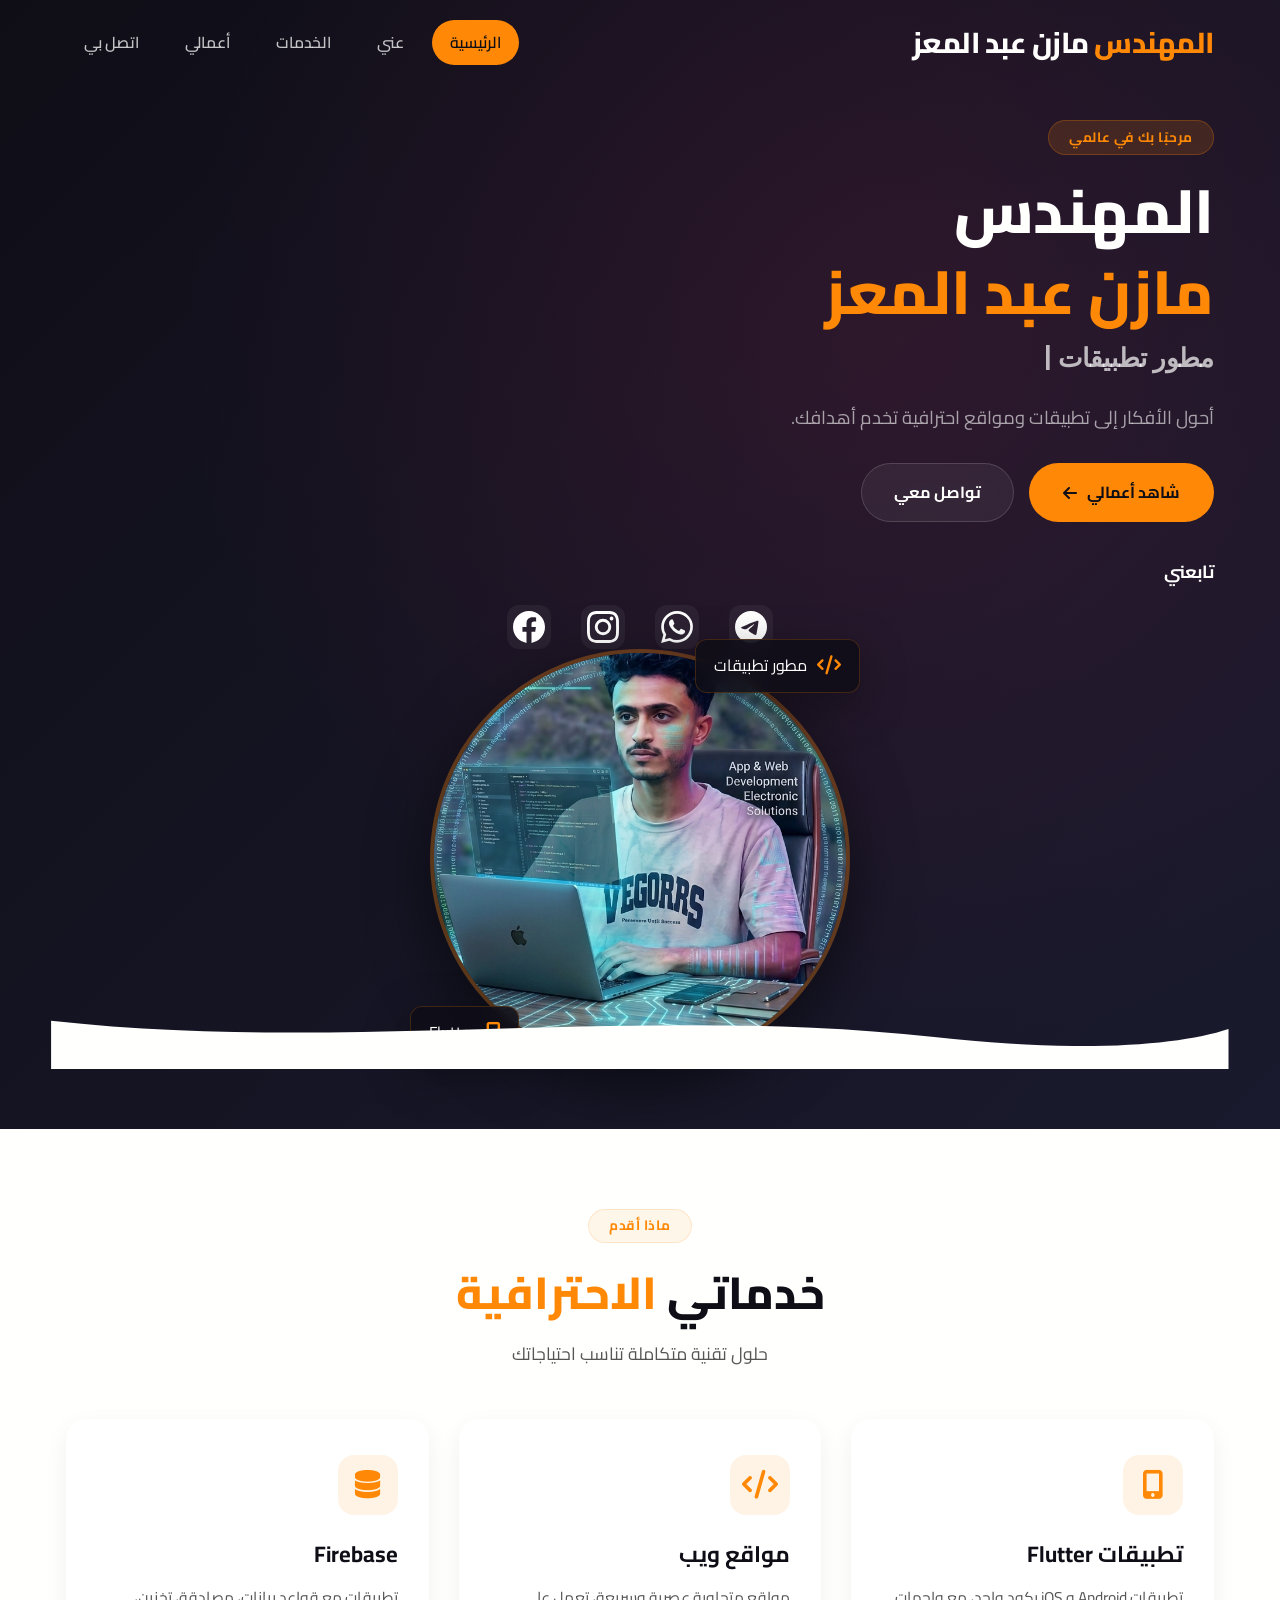
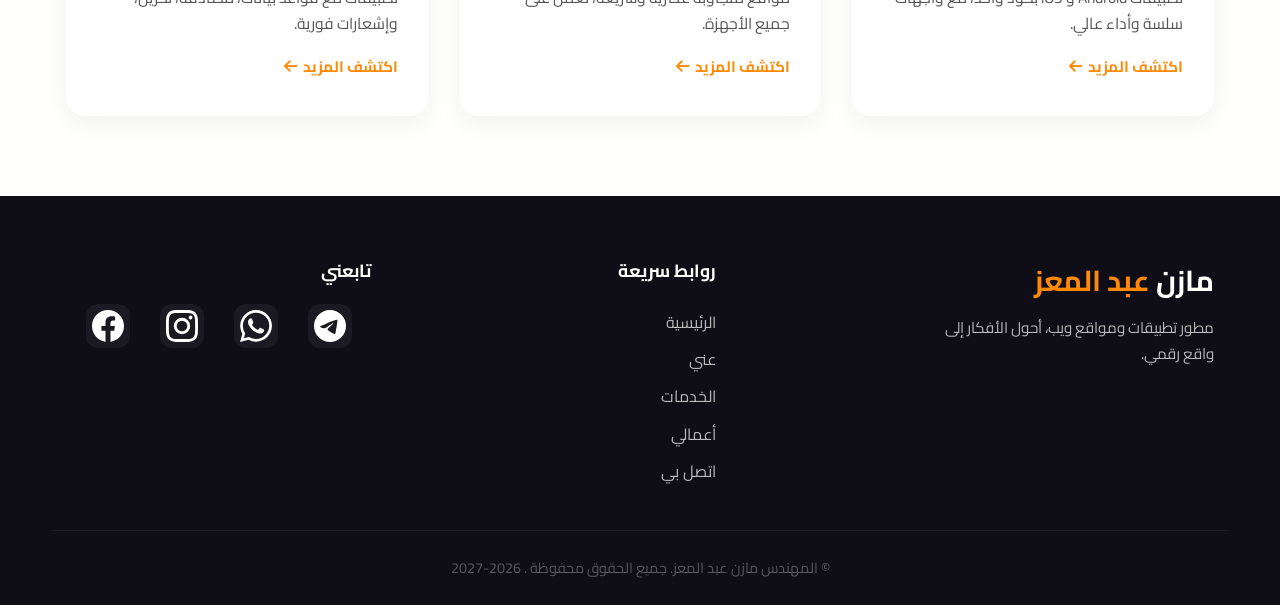
==== commit 7b2eeb19: "Update index.html" ====
--- a/index.html
+++ b/index.html
@@ -1,6 +1,7 @@
 <!DOCTYPE html>
 <html lang="ar" dir="rtl">
 <head>
+    <meta name="google-site-verification" content="iiGdF2uuU9yVvdqaG_cOqXJMwMVgN0vg58eUgwVLRSY" />
     <meta charset="UTF-8" />
     <meta name="viewport" content="width=device-width, initial-scale=1.0" />
     <title>المهندس مازن عبد المعز | مطور تطبيقات ومواقع</title>
@@ -264,4 +265,4 @@
 
     <script src="script.js"></script>
 </body>
-</html>+</html>
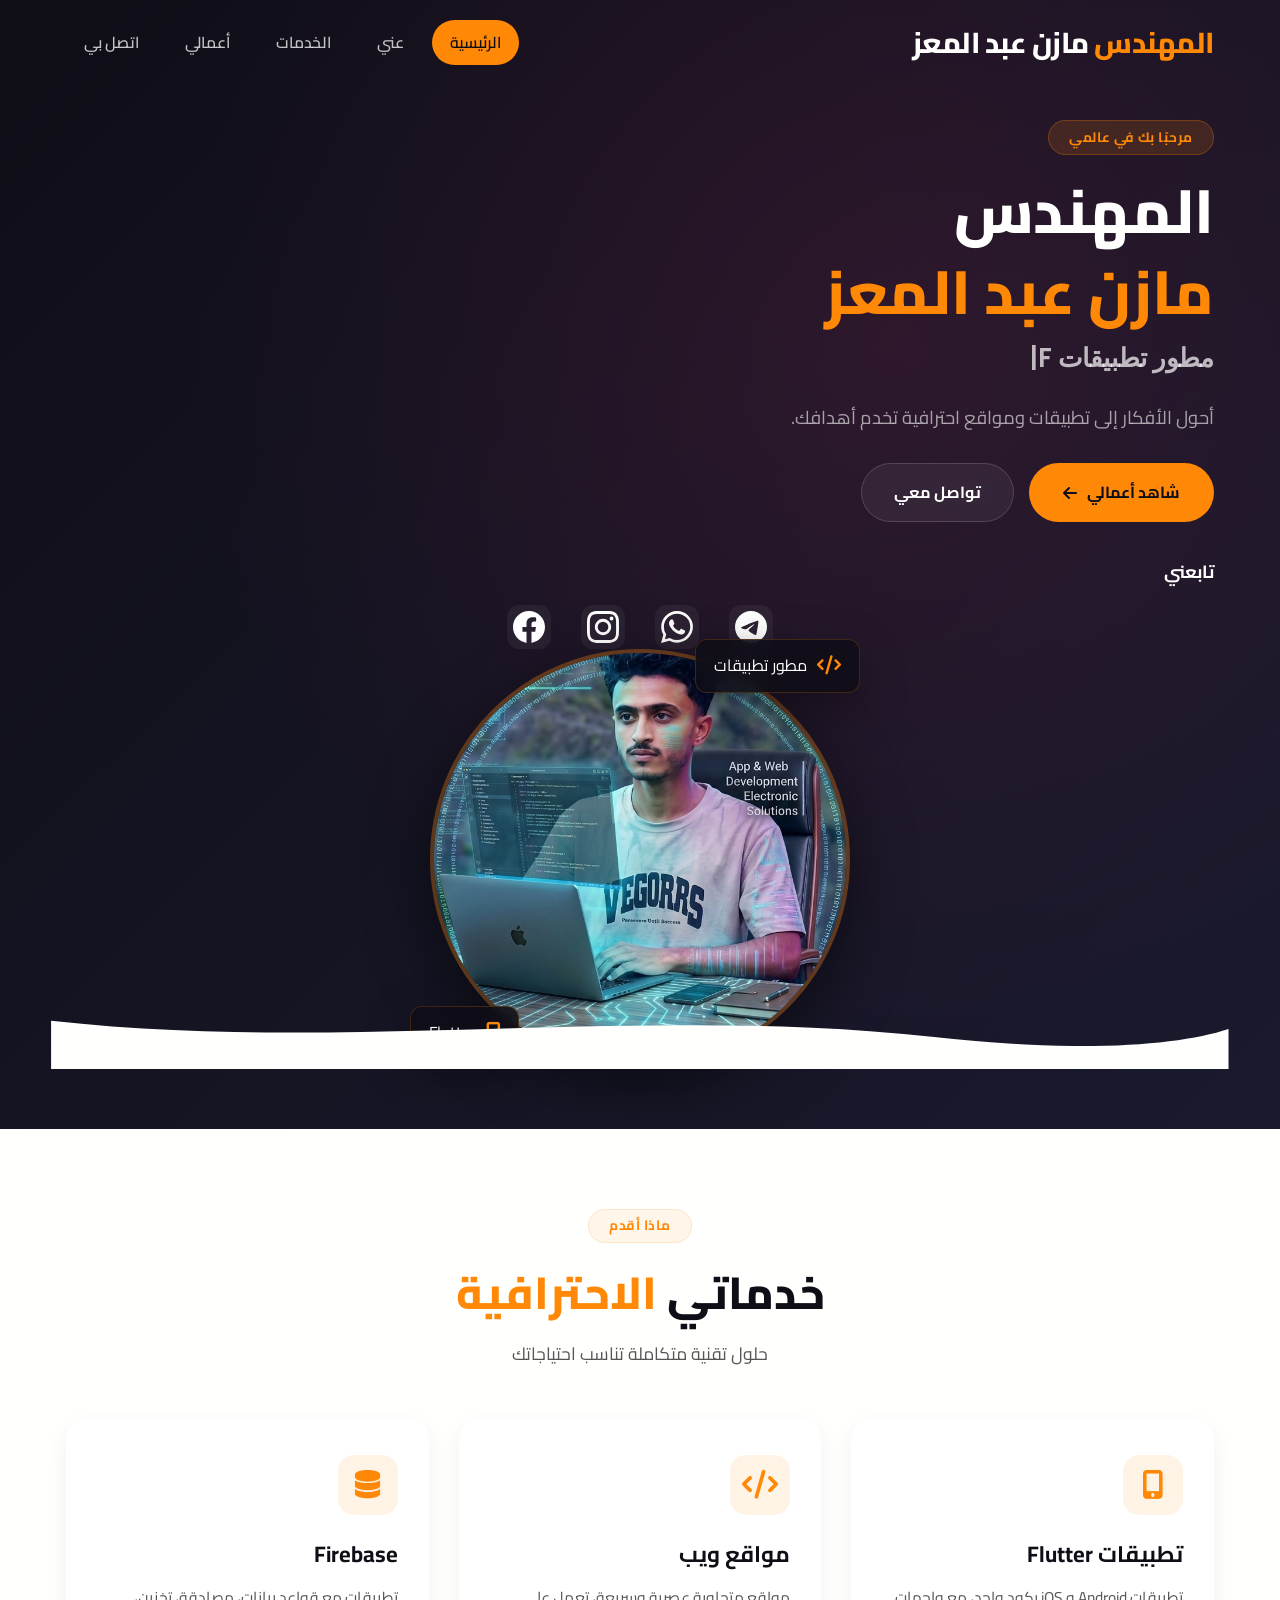
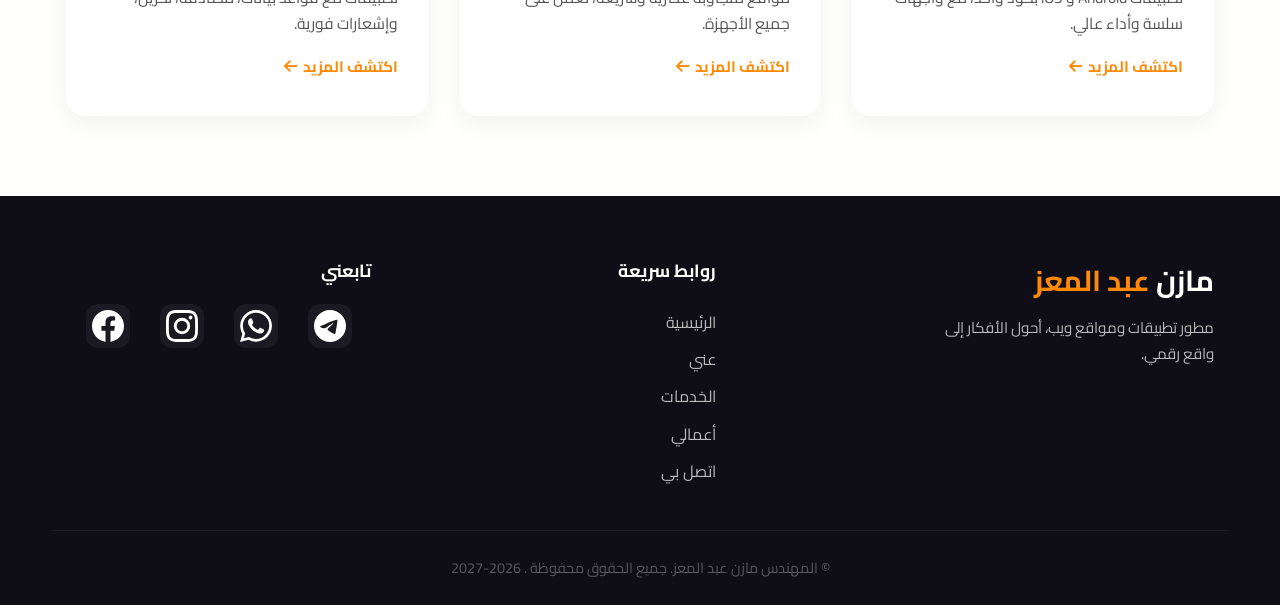
==== commit 384e0a03: "Update index.html" ====
--- a/index.html
+++ b/index.html
@@ -1,20 +1,164 @@
 <!DOCTYPE html>
 <html lang="ar" dir="rtl">
 <head>
-    <meta name="google-site-verification" content="iiGdF2uuU9yVvdqaG_cOqXJMwMVgN0vg58eUgwVLRSY" />
     <meta charset="UTF-8" />
-    <meta name="viewport" content="width=device-width, initial-scale=1.0" />
-    <title>المهندس مازن عبد المعز | مطور تطبيقات ومواقع</title>
+
+    <!-- Google Search Console -->
+    <meta name="google-site-verification"
+          content="iiGdF2uuU9yVvdqaG_cOqXJMwMVgN0vg58eUgwVLRSY" />
+
+    <!-- Mobile -->
+    <meta name="viewport"
+          content="width=device-width, initial-scale=1.0" />
+
+    <!-- SEO الأساسي -->
+    <title>المهندس مازن عبد المعز | مبرمج ومطور تطبيقات وذكاء اصطناعي</title>
+
+    <meta name="description"
+          content="المهندس مازن عبد المعز، مبرمج ومطور تطبيقات ومواقع وذكاء اصطناعي. أعمل على تطوير تطبيقات Flutter، مواقع الويب، Firebase ومشاريع الذكاء الاصطناعي." />
+
+    <meta name="author"
+          content="المهندس مازن عبد المعز" />
+
+    <meta name="robots"
+          content="index, follow, max-image-preview:large, max-snippet:-1, max-video-preview:-1" />
+
+    <meta name="language"
+          content="Arabic" />
+
+    <meta name="revisit-after"
+          content="7 days" />
+
+    <!-- Canonical -->
+    <link rel="canonical"
+          href="https://mazenalsharq22-lab.github.io/mazen_a_a/" />
+
+    <!-- اللغة -->
+    <link rel="alternate"
+          hreflang="ar"
+          href="https://mazenalsharq22-lab.github.io/mazen_a_a/" />
+
+    <!-- Open Graph -->
+    <meta property="og:type"
+          content="website" />
+
+    <meta property="og:title"
+          content="المهندس مازن عبد المعز | مبرمج ومطور تطبيقات وذكاء اصطناعي" />
+
+    <meta property="og:description"
+          content="الموقع الشخصي للمهندس مازن عبد المعز، مبرمج ومطور تطبيقات Flutter ومواقع الويب ومشاريع الذكاء الاصطناعي." />
+
+    <meta property="og:url"
+          content="https://mazenalsharq22-lab.github.io/mazen_a_a/" />
+
+    <meta property="og:site_name"
+          content="المهندس مازن عبد المعز" />
+
+    <meta property="og:locale"
+          content="ar_AR" />
+
+    <meta property="og:image"
+          content="https://mazenalsharq22-lab.github.io/mazen_a_a/images/mazen.png" />
+
+    <meta property="og:image:alt"
+          content="المهندس مازن عبد المعز - مبرمج ومطور تطبيقات وذكاء اصطناعي" />
+
+    <!-- Twitter / X -->
+    <meta name="twitter:card"
+          content="summary_large_image" />
+
+    <meta name="twitter:title"
+          content="المهندس مازن عبد المعز | مبرمج ومطور تطبيقات وذكاء اصطناعي" />
+
+    <meta name="twitter:description"
+          content="الموقع الشخصي للمهندس مازن عبد المعز، مبرمج ومطور تطبيقات ومواقع وذكاء اصطناعي." />
+
+    <meta name="twitter:image"
+          content="https://mazenalsharq22-lab.github.io/mazen_a_a/images/mazen.png" />
+
+    <!-- Structured Data: ProfilePage + Person -->
+    <script type="application/ld+json">
+    {
+      "@context": "https://schema.org",
+      "@type": "ProfilePage",
+      "@id": "https://mazenalsharq22-lab.github.io/mazen_a_a/#profile",
+      "url": "https://mazenalsharq22-lab.github.io/mazen_a_a/",
+      "name": "المهندس مازن عبد المعز",
+      "description": "الموقع الشخصي للمهندس مازن عبد المعز، مبرمج ومطور تطبيقات ومواقع وذكاء اصطناعي.",
+      "mainEntity": {
+        "@type": "Person",
+        "@id": "https://mazenalsharq22-lab.github.io/mazen_a_a/#person",
+        "name": "مازن عبد المعز",
+        "alternateName": [
+          "المهندس مازن عبد المعز",
+          "المبرمج مازن عبد المعز",
+          "المهندس مازن",
+          "المبرمج مازن",
+          "مازن"
+        ],
+        "url": "https://mazenalsharq22-lab.github.io/mazen_a_a/",
+        "image": "https://mazenalsharq22-lab.github.io/mazen_a_a/images/mazen.png",
+        "jobTitle": "مبرمج ومطور تطبيقات ومواقع وذكاء اصطناعي",
+        "description": "مازن عبد المعز، مبرمج ومطور تطبيقات ومواقع ومشاريع ذكاء اصطناعي، متخصص في Flutter وFirebase وتطوير حلول تقنية حديثة.",
+        "knowsAbout": [
+          "Flutter",
+          "Dart",
+          "Firebase",
+          "Artificial Intelligence",
+          "Machine Learning",
+          "Computer Vision",
+          "Python",
+          "FastAPI",
+          "Web Development",
+          "Mobile App Development"
+        ],
+        "sameAs": [
+          "https://github.com/mazenalsharq22-lab",
+          "https://t.me/ENG_MAZENNN",
+          "https://instagram.com/eng.m_azen"
+        ]
+      }
+    }
+    </script>
+
+    <!-- WebSite Structured Data -->
+    <script type="application/ld+json">
+    {
+      "@context": "https://schema.org",
+      "@type": "WebSite",
+      "@id": "https://mazenalsharq22-lab.github.io/mazen_a_a/#website",
+      "url": "https://mazenalsharq22-lab.github.io/mazen_a_a/",
+      "name": "المهندس مازن عبد المعز",
+      "alternateName": [
+        "مازن عبد المعز",
+        "المبرمج مازن",
+        "المهندس مازن"
+      ],
+      "description": "الموقع الشخصي للمهندس مازن عبد المعز، مبرمج ومطور تطبيقات ومواقع وذكاء اصطناعي.",
+      "inLanguage": "ar"
+    }
+    </script>
+
     <!-- الخطوط -->
-    <link rel="preconnect" href="https://fonts.googleapis.com" />
-    <link rel="preconnect" href="https://fonts.gstatic.com" crossorigin />
-    <link href="https://fonts.googleapis.com/css2?family=Cairo:wght@400;700;800&family=Poppins:wght@400;600;700&display=swap" rel="stylesheet" />
-    <!-- أيقونات Font Awesome (رابطان احتياطي) -->
-    <link rel="stylesheet" href="https://cdnjs.cloudflare.com/ajax/libs/font-awesome/6.5.0/css/all.min.css" />
-    <link rel="stylesheet" href="https://cdnjs.cloudflare.com/ajax/libs/font-awesome/6.4.2/css/all.min.css" />
-    <link rel="stylesheet" href="style.css" />
+    <link rel="preconnect"
+          href="https://fonts.googleapis.com" />
+
+    <link rel="preconnect"
+          href="https://fonts.gstatic.com"
+          crossorigin />
+
+    <link href="https://fonts.googleapis.com/css2?family=Cairo:wght@400;700;800&family=Poppins:wght@400;600;700&display=swap"
+          rel="stylesheet" />
+
+    <!-- Font Awesome -->
+    <link rel="stylesheet"
+          href="https://cdnjs.cloudflare.com/ajax/libs/font-awesome/6.5.0/css/all.min.css" />
+
+    <!-- CSS -->
+    <link rel="stylesheet"
+          href="style.css" />
+
     <style>
-        /* تنسيقات مباشرة لضمان ظهور الأيقونات */
         .footer-social .social-icons a {
             color: #ffffff !important;
             font-size: 1.5rem !important;
@@ -29,11 +173,13 @@
             text-decoration: none;
             margin: 0 5px;
         }
+
         .footer-social .social-icons a:hover {
             color: #ff8906 !important;
             background: rgba(255, 137, 6, 0.15);
             transform: translateY(-4px);
         }
+
         .hero-social a {
             color: rgba(255, 255, 255, 0.7) !important;
             font-size: 1.3rem !important;
@@ -48,16 +194,19 @@
             text-decoration: none;
             margin: 0 5px;
         }
+
         .hero-social a:hover {
             color: #ff8906 !important;
             background: rgba(255, 137, 6, 0.15);
             transform: translateY(-3px);
         }
+
         .social-icons {
             display: flex !important;
             gap: 12px;
             justify-content: center;
         }
+
         .hero-social {
             display: flex !important;
             gap: 20px;
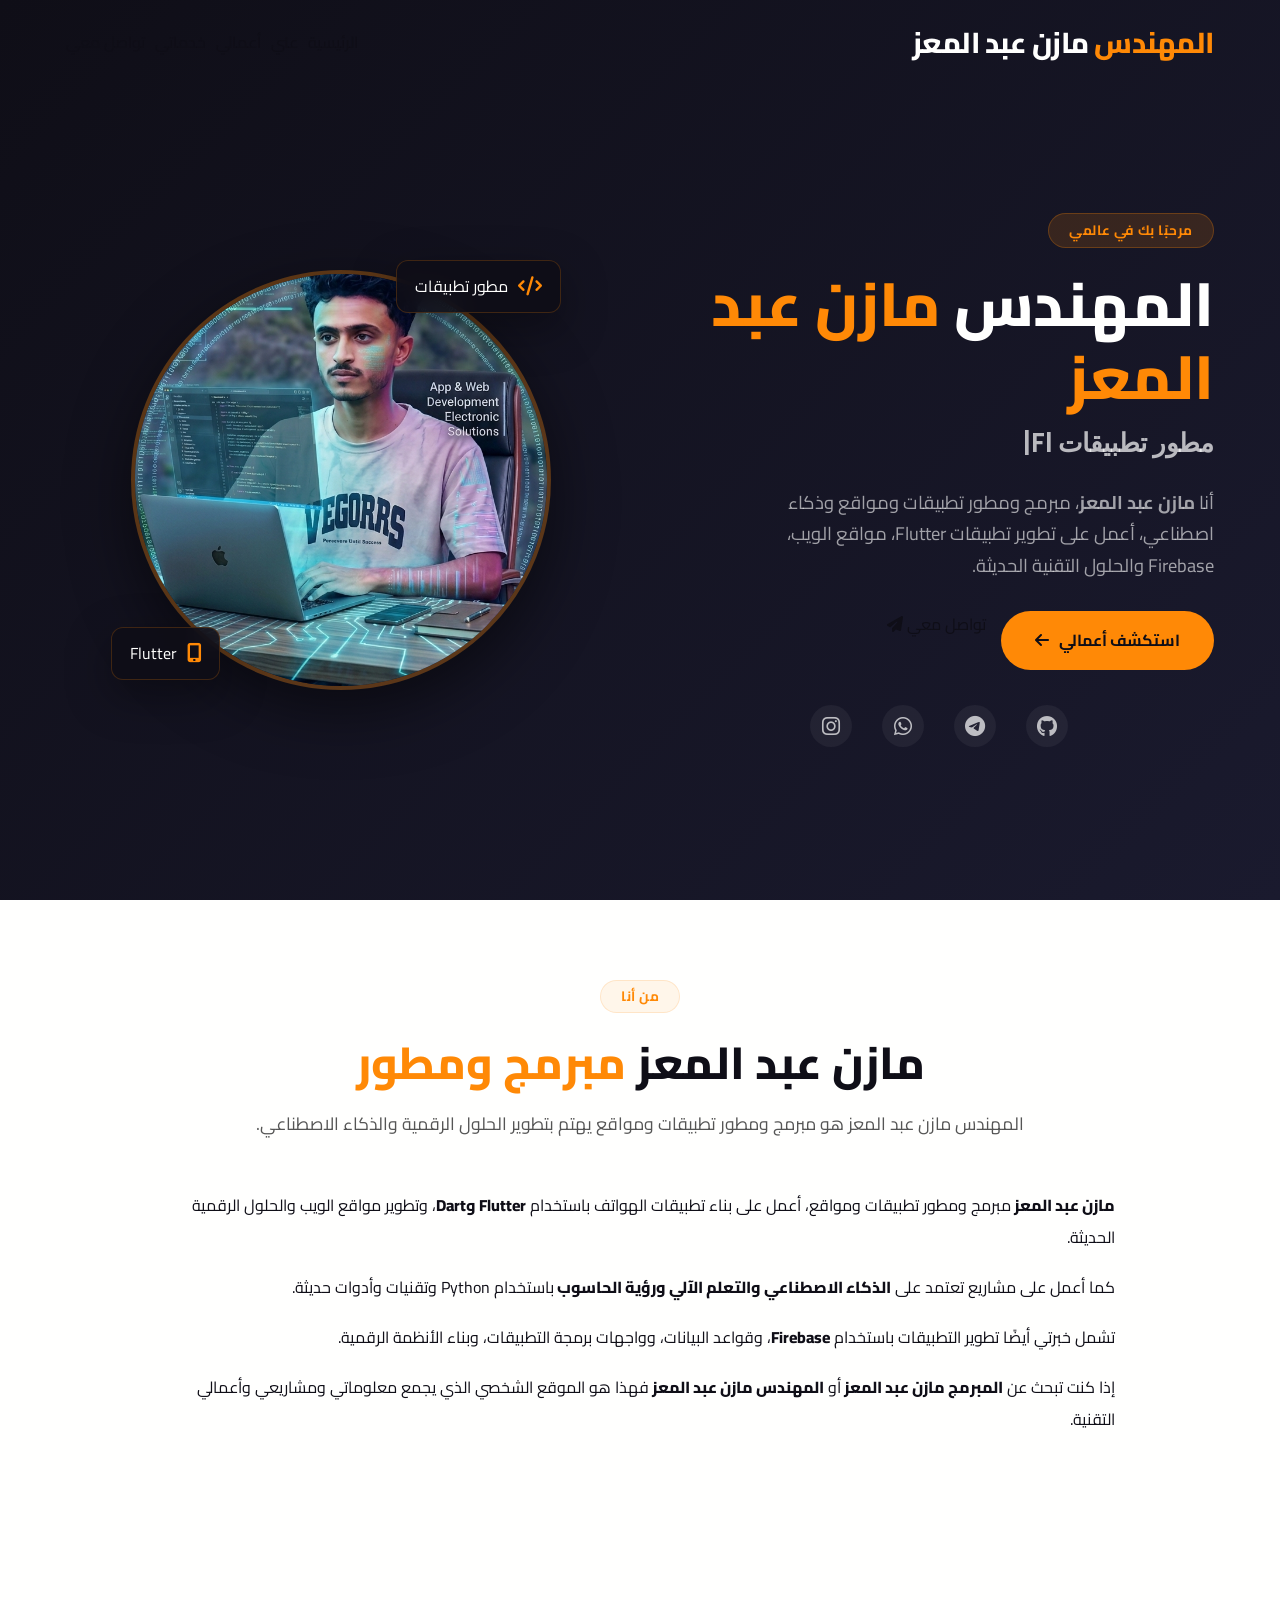
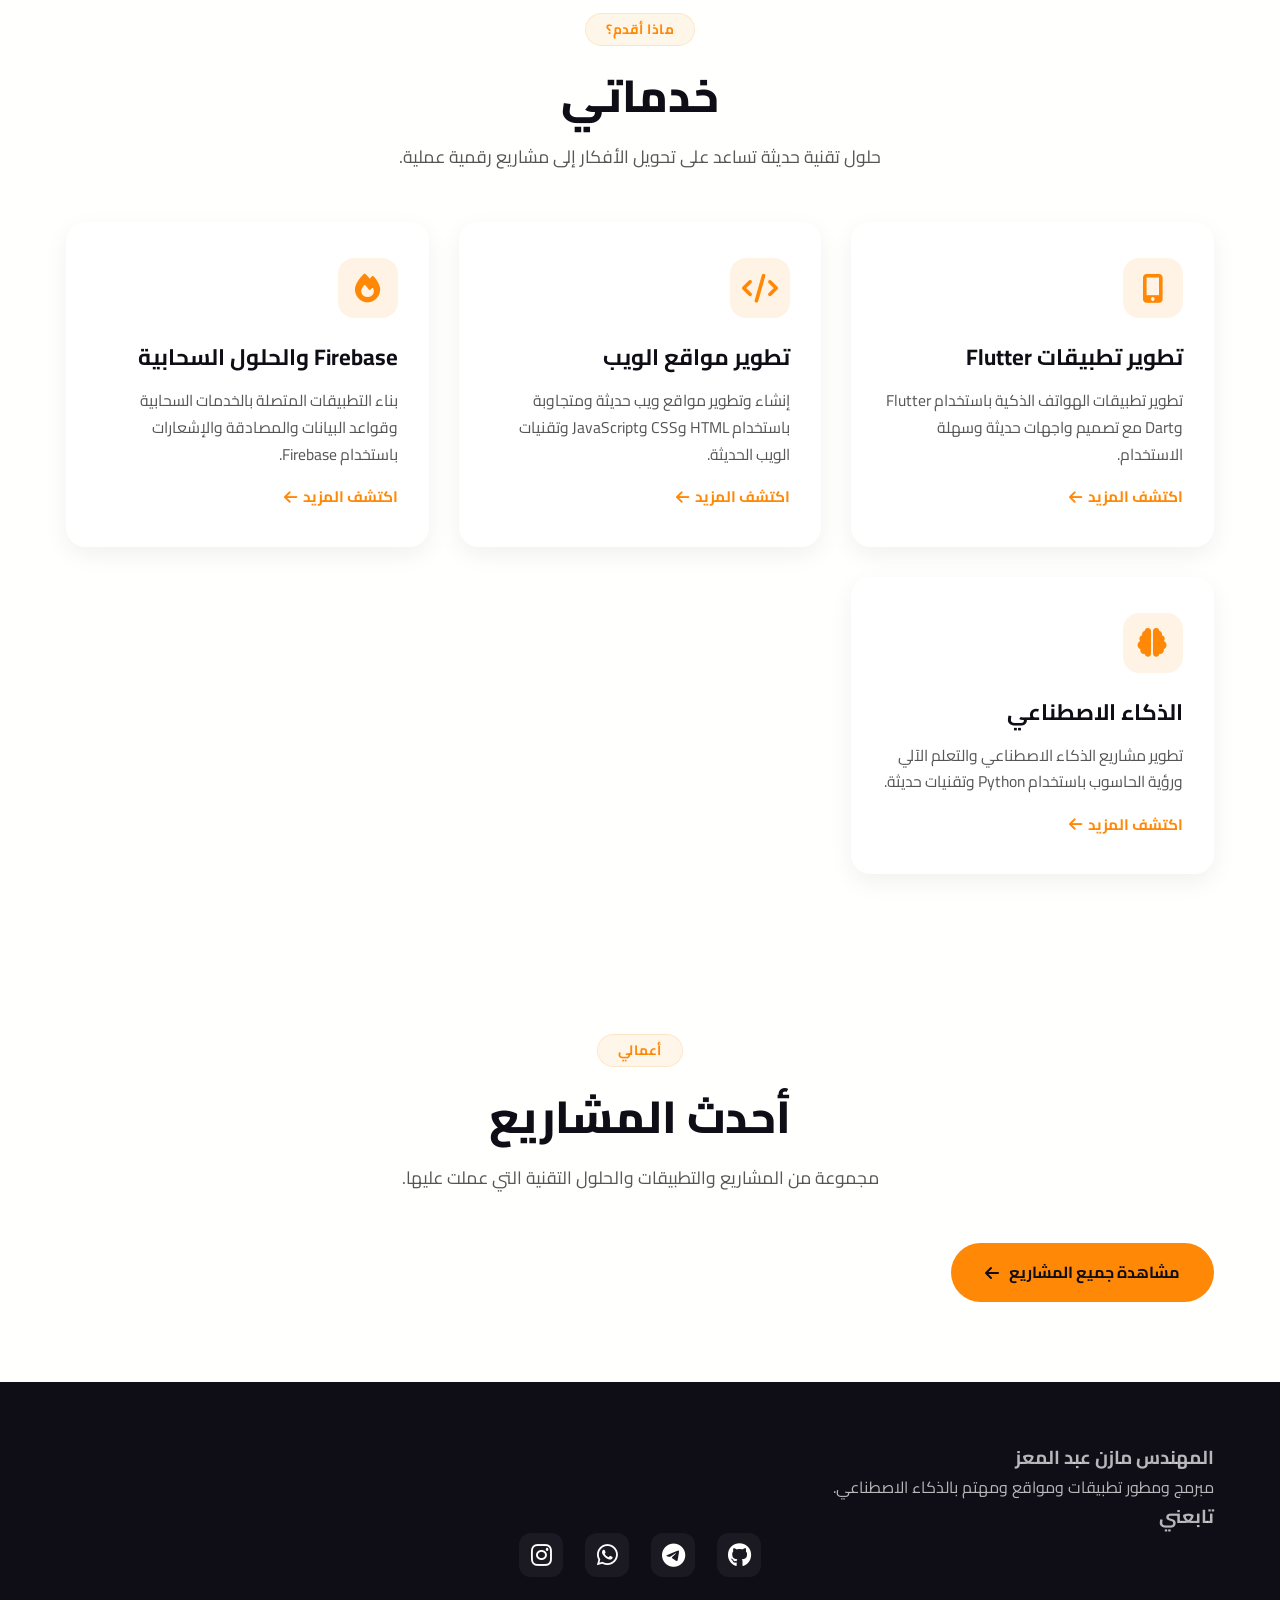
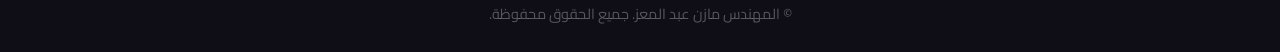
==== commit fcbaefd0: "Update index.html" ====
--- a/index.html
+++ b/index.html
@@ -1,417 +1,1030 @@
 <!DOCTYPE html>
 <html lang="ar" dir="rtl">
+
 <head>
-    <meta charset="UTF-8" />
+    <meta charset="UTF-8">
 
     <!-- Google Search Console -->
     <meta name="google-site-verification"
-          content="iiGdF2uuU9yVvdqaG_cOqXJMwMVgN0vg58eUgwVLRSY" />
+        content="iiGdF2uuU9yVvdqaG_cOqXJMwMVgN0vg58eUgwVLRSY">
 
     <!-- Mobile -->
-    <meta name="viewport"
-          content="width=device-width, initial-scale=1.0" />
-
-    <!-- SEO الأساسي -->
+    <meta name="viewport" content="width=device-width, initial-scale=1.0">
+
+    <!-- SEO -->
     <title>المهندس مازن عبد المعز | مبرمج ومطور تطبيقات وذكاء اصطناعي</title>
 
     <meta name="description"
-          content="المهندس مازن عبد المعز، مبرمج ومطور تطبيقات ومواقع وذكاء اصطناعي. أعمل على تطوير تطبيقات Flutter، مواقع الويب، Firebase ومشاريع الذكاء الاصطناعي." />
-
-    <meta name="author"
-          content="المهندس مازن عبد المعز" />
+        content="المهندس مازن عبد المعز، مبرمج ومطور تطبيقات ومواقع وذكاء اصطناعي. أعمل على تطوير تطبيقات Flutter ومواقع الويب وFirebase ومشاريع الذكاء الاصطناعي والتعلم الآلي ورؤية الحاسوب.">
+
+    <meta name="author" content="مازن عبد المعز">
 
     <meta name="robots"
-          content="index, follow, max-image-preview:large, max-snippet:-1, max-video-preview:-1" />
-
-    <meta name="language"
-          content="Arabic" />
-
-    <meta name="revisit-after"
-          content="7 days" />
+        content="index, follow, max-image-preview:large, max-snippet:-1, max-video-preview:-1">
+
+    <meta name="language" content="Arabic">
 
     <!-- Canonical -->
     <link rel="canonical"
-          href="https://mazenalsharq22-lab.github.io/mazen_a_a/" />
-
-    <!-- اللغة -->
+        href="https://mazenalsharq22-lab.github.io/mazen_a_a/">
+
     <link rel="alternate"
-          hreflang="ar"
-          href="https://mazenalsharq22-lab.github.io/mazen_a_a/" />
+        hreflang="ar"
+        href="https://mazenalsharq22-lab.github.io/mazen_a_a/">
 
     <!-- Open Graph -->
-    <meta property="og:type"
-          content="website" />
+    <meta property="og:type" content="website">
 
     <meta property="og:title"
-          content="المهندس مازن عبد المعز | مبرمج ومطور تطبيقات وذكاء اصطناعي" />
+        content="المهندس مازن عبد المعز | مبرمج ومطور تطبيقات وذكاء اصطناعي">
 
     <meta property="og:description"
-          content="الموقع الشخصي للمهندس مازن عبد المعز، مبرمج ومطور تطبيقات Flutter ومواقع الويب ومشاريع الذكاء الاصطناعي." />
+        content="الموقع الشخصي للمهندس مازن عبد المعز، مبرمج ومطور تطبيقات Flutter ومواقع الويب ومشاريع الذكاء الاصطناعي.">
 
     <meta property="og:url"
-          content="https://mazenalsharq22-lab.github.io/mazen_a_a/" />
+        content="https://mazenalsharq22-lab.github.io/mazen_a_a/">
 
     <meta property="og:site_name"
-          content="المهندس مازن عبد المعز" />
-
-    <meta property="og:locale"
-          content="ar_AR" />
+        content="المهندس مازن عبد المعز">
+
+    <meta property="og:locale" content="ar_AR">
 
     <meta property="og:image"
-          content="https://mazenalsharq22-lab.github.io/mazen_a_a/images/mazen.png" />
+        content="https://mazenalsharq22-lab.github.io/mazen_a_a/images/mazen.png">
 
     <meta property="og:image:alt"
-          content="المهندس مازن عبد المعز - مبرمج ومطور تطبيقات وذكاء اصطناعي" />
+        content="المهندس مازن عبد المعز - مبرمج ومطور تطبيقات وذكاء اصطناعي">
 
     <!-- Twitter / X -->
-    <meta name="twitter:card"
-          content="summary_large_image" />
+    <meta name="twitter:card" content="summary_large_image">
 
     <meta name="twitter:title"
-          content="المهندس مازن عبد المعز | مبرمج ومطور تطبيقات وذكاء اصطناعي" />
+        content="المهندس مازن عبد المعز | مبرمج ومطور تطبيقات وذكاء اصطناعي">
 
     <meta name="twitter:description"
-          content="الموقع الشخصي للمهندس مازن عبد المعز، مبرمج ومطور تطبيقات ومواقع وذكاء اصطناعي." />
+        content="الموقع الشخصي للمهندس مازن عبد المعز، مبرمج ومطور تطبيقات ومواقع وذكاء اصطناعي.">
 
     <meta name="twitter:image"
-          content="https://mazenalsharq22-lab.github.io/mazen_a_a/images/mazen.png" />
-
-    <!-- Structured Data: ProfilePage + Person -->
+        content="https://mazenalsharq22-lab.github.io/mazen_a_a/images/mazen.png">
+
+    <!-- =====================================================
+         Structured Data - ProfilePage
+    ====================================================== -->
+
     <script type="application/ld+json">
     {
-      "@context": "https://schema.org",
-      "@type": "ProfilePage",
-      "@id": "https://mazenalsharq22-lab.github.io/mazen_a_a/#profile",
-      "url": "https://mazenalsharq22-lab.github.io/mazen_a_a/",
-      "name": "المهندس مازن عبد المعز",
-      "description": "الموقع الشخصي للمهندس مازن عبد المعز، مبرمج ومطور تطبيقات ومواقع وذكاء اصطناعي.",
-      "mainEntity": {
-        "@type": "Person",
-        "@id": "https://mazenalsharq22-lab.github.io/mazen_a_a/#person",
-        "name": "مازن عبد المعز",
-        "alternateName": [
-          "المهندس مازن عبد المعز",
-          "المبرمج مازن عبد المعز",
-          "المهندس مازن",
-          "المبرمج مازن",
-          "مازن"
-        ],
+        "@context": "https://schema.org",
+        "@type": "ProfilePage",
+
+        "@id": "https://mazenalsharq22-lab.github.io/mazen_a_a/#profile",
+
         "url": "https://mazenalsharq22-lab.github.io/mazen_a_a/",
-        "image": "https://mazenalsharq22-lab.github.io/mazen_a_a/images/mazen.png",
-        "jobTitle": "مبرمج ومطور تطبيقات ومواقع وذكاء اصطناعي",
-        "description": "مازن عبد المعز، مبرمج ومطور تطبيقات ومواقع ومشاريع ذكاء اصطناعي، متخصص في Flutter وFirebase وتطوير حلول تقنية حديثة.",
-        "knowsAbout": [
-          "Flutter",
-          "Dart",
-          "Firebase",
-          "Artificial Intelligence",
-          "Machine Learning",
-          "Computer Vision",
-          "Python",
-          "FastAPI",
-          "Web Development",
-          "Mobile App Development"
-        ],
-        "sameAs": [
-          "https://github.com/mazenalsharq22-lab",
-          "https://t.me/ENG_MAZENNN",
-          "https://instagram.com/eng.m_azen"
-        ]
-      }
+
+        "name": "المهندس مازن عبد المعز",
+
+        "description": "الموقع الشخصي للمهندس مازن عبد المعز، مبرمج ومطور تطبيقات ومواقع وذكاء اصطناعي.",
+
+        "mainEntity": {
+
+            "@type": "Person",
+
+            "@id": "https://mazenalsharq22-lab.github.io/mazen_a_a/#person",
+
+            "name": "مازن عبد المعز",
+
+            "alternateName": [
+                "المهندس مازن عبد المعز",
+                "المبرمج مازن عبد المعز",
+                "المهندس مازن",
+                "المبرمج مازن",
+                "مازن عبد المعز"
+            ],
+
+            "url": "https://mazenalsharq22-lab.github.io/mazen_a_a/",
+
+            "image": "https://mazenalsharq22-lab.github.io/mazen_a_a/images/mazen.png",
+
+            "jobTitle": "مبرمج ومطور تطبيقات ومواقع وذكاء اصطناعي",
+
+            "description": "مازن عبد المعز، مبرمج ومطور تطبيقات ومواقع ومشاريع ذكاء اصطناعي، يعمل على Flutter وFirebase وPython وتطوير الحلول التقنية الحديثة.",
+
+            "knowsAbout": [
+                "Flutter",
+                "Dart",
+                "Firebase",
+                "Python",
+                "Artificial Intelligence",
+                "Machine Learning",
+                "Computer Vision",
+                "FastAPI",
+                "Web Development",
+                "Mobile App Development",
+                "Software Development"
+            ],
+
+            "sameAs": [
+                "https://github.com/mazenalsharq22-lab",
+                "https://t.me/ENG_MAZENNN",
+                "https://instagram.com/eng.m_azen"
+            ]
+        }
     }
     </script>
 
-    <!-- WebSite Structured Data -->
+    <!-- =====================================================
+         Structured Data - WebSite
+    ====================================================== -->
+
     <script type="application/ld+json">
     {
-      "@context": "https://schema.org",
-      "@type": "WebSite",
-      "@id": "https://mazenalsharq22-lab.github.io/mazen_a_a/#website",
-      "url": "https://mazenalsharq22-lab.github.io/mazen_a_a/",
-      "name": "المهندس مازن عبد المعز",
-      "alternateName": [
-        "مازن عبد المعز",
-        "المبرمج مازن",
-        "المهندس مازن"
-      ],
-      "description": "الموقع الشخصي للمهندس مازن عبد المعز، مبرمج ومطور تطبيقات ومواقع وذكاء اصطناعي.",
-      "inLanguage": "ar"
+        "@context": "https://schema.org",
+
+        "@type": "WebSite",
+
+        "@id": "https://mazenalsharq22-lab.github.io/mazen_a_a/#website",
+
+        "url": "https://mazenalsharq22-lab.github.io/mazen_a_a/",
+
+        "name": "المهندس مازن عبد المعز",
+
+        "alternateName": [
+            "مازن عبد المعز",
+            "المبرمج مازن عبد المعز",
+            "المهندس مازن",
+            "المبرمج مازن"
+        ],
+
+        "description": "الموقع الشخصي للمهندس مازن عبد المعز، مبرمج ومطور تطبيقات ومواقع وذكاء اصطناعي.",
+
+        "inLanguage": "ar"
     }
     </script>
 
-    <!-- الخطوط -->
+    <!-- Fonts -->
+    <link rel="preconnect" href="https://fonts.googleapis.com">
+
     <link rel="preconnect"
-          href="https://fonts.googleapis.com" />
-
-    <link rel="preconnect"
-          href="https://fonts.gstatic.com"
-          crossorigin />
-
-    <link href="https://fonts.googleapis.com/css2?family=Cairo:wght@400;700;800&family=Poppins:wght@400;600;700&display=swap"
-          rel="stylesheet" />
+        href="https://fonts.gstatic.com"
+        crossorigin>
+
+    <link
+        href="https://fonts.googleapis.com/css2?family=Cairo:wght@400;600;700;800&family=Poppins:wght@400;600;700&display=swap"
+        rel="stylesheet">
 
     <!-- Font Awesome -->
-    <link rel="stylesheet"
-          href="https://cdnjs.cloudflare.com/ajax/libs/font-awesome/6.5.0/css/all.min.css" />
+    <link
+        rel="stylesheet"
+        href="https://cdnjs.cloudflare.com/ajax/libs/font-awesome/6.5.0/css/all.min.css">
 
     <!-- CSS -->
-    <link rel="stylesheet"
-          href="style.css" />
-
+    <link rel="stylesheet" href="style.css">
+
+    <!-- Social Icons CSS -->
     <style>
+
         .footer-social .social-icons a {
             color: #ffffff !important;
             font-size: 1.5rem !important;
             transition: 0.3s;
+
             background: rgba(255, 255, 255, 0.05);
+
             border-radius: 12px;
+
             width: 44px;
             height: 44px;
+
             display: inline-flex !important;
+
             align-items: center;
             justify-content: center;
+
             text-decoration: none;
+
             margin: 0 5px;
         }
 
         .footer-social .social-icons a:hover {
             color: #ff8906 !important;
+
             background: rgba(255, 137, 6, 0.15);
+
             transform: translateY(-4px);
         }
 
         .hero-social a {
             color: rgba(255, 255, 255, 0.7) !important;
+
             font-size: 1.3rem !important;
+
             transition: 0.3s;
+
             width: 42px;
             height: 42px;
+
             display: inline-flex !important;
+
             align-items: center;
             justify-content: center;
+
             border-radius: 50%;
+
             background: rgba(255, 255, 255, 0.05);
+
             text-decoration: none;
+
             margin: 0 5px;
         }
 
         .hero-social a:hover {
             color: #ff8906 !important;
+
             background: rgba(255, 137, 6, 0.15);
+
             transform: translateY(-3px);
         }
 
         .social-icons {
             display: flex !important;
+
             gap: 12px;
+
             justify-content: center;
+
+            flex-wrap: wrap;
         }
 
         .hero-social {
             display: flex !important;
+
             gap: 20px;
+
             justify-content: center;
-        }
+
+            flex-wrap: wrap;
+        }
+
+        /* SEO Intro */
+
+        .about-seo {
+            position: relative;
+        }
+
+        .seo-intro {
+            max-width: 950px;
+
+            margin: 40px auto 0;
+
+            line-height: 2;
+
+            text-align: right;
+        }
+
+        .seo-intro p {
+            margin-bottom: 18px;
+        }
+
+        .seo-intro strong {
+            font-weight: 800;
+        }
+
+        /* Accessibility */
+
+        a:focus-visible,
+        button:focus-visible {
+            outline: 3px solid #ff8906;
+
+            outline-offset: 4px;
+        }
+
     </style>
+
 </head>
+
+
 <body>
 
-    <!-- شريط التنقل -->
+
+    <!-- =====================================================
+         Navigation
+    ====================================================== -->
+
     <nav id="navbar">
+
         <div class="container nav-container">
+
             <div class="logo">
-                <a href="index.html"><span>المهندس</span> مازن عبد المعز</a>
+
+                <a href="index.html"
+                   aria-label="الصفحة الرئيسية - المهندس مازن عبد المعز">
+
+                    <span>المهندس</span>
+                    مازن عبد المعز
+
+                </a>
+
             </div>
-            <ul class="nav-links" id="navLinks">
-                <li><a href="index.html" class="active">الرئيسية</a></li>
-                <li><a href="about.html">عني</a></li>
-                <li><a href="services.html">الخدمات</a></li>
-                <li><a href="portfolio.html">أعمالي</a></li>
-                <li><a href="contact.html">اتصل بي</a></li>
-            </ul>
-            <div class="menu-toggle" id="mobile-menu">
+
+
+            <div class="nav-links">
+
+                <a href="index.html">
+                    الرئيسية
+                </a>
+
+                <a href="about.html">
+                    عني
+                </a>
+
+                <a href="portfolio.html">
+                    أعمالي
+                </a>
+
+                <a href="services.html">
+                    خدماتي
+                </a>
+
+                <a href="contact.html">
+                    تواصل معي
+                </a>
+
+            </div>
+
+
+            <div class="menu-toggle"
+                 aria-label="فتح القائمة">
+
                 <i class="fas fa-bars"></i>
+
             </div>
+
         </div>
+
     </nav>
 
-    <!-- قسم الترحيب (Hero) -->
-    <section class="hero">
-        <div class="hero-overlay"></div>
-        <div class="container hero-container">
-            <div class="hero-content">
-                <span class="hero-badge">مرحبًا بك في عالمي</span>
-                <h1>المهندس </h1>
-                   <h1> <span class="highlight"> مازن عبد المعز</span></h1>
-                <div class="typing-wrapper">
-                    <span class="typing-text" id="typingText"></span>
+
+
+    <!-- =====================================================
+         Hero Section
+    ====================================================== -->
+
+    <main>
+
+        <section class="hero">
+
+            <div class="container hero-container">
+
+
+                <!-- Hero Content -->
+
+                <div class="hero-content">
+
+                    <span class="hero-badge">
+
+                        مرحبًا بك في عالمي
+
+                    </span>
+
+
+                    <!-- H1 واحد فقط -->
+
+                    <h1>
+
+                        المهندس
+
+                        <span class="highlight">
+
+                            مازن عبد المعز
+
+                        </span>
+
+                    </h1>
+
+
+                    <div class="typing-wrapper">
+
+                        <span
+                            class="typing-text"
+                            id="typingText">
+                        </span>
+
+                    </div>
+
+
+                    <p class="hero-description">
+
+                        أنا <strong>مازن عبد المعز</strong>،
+                        مبرمج ومطور تطبيقات ومواقع وذكاء اصطناعي،
+                        أعمل على تطوير تطبيقات Flutter،
+                        مواقع الويب، Firebase والحلول التقنية الحديثة.
+
+                    </p>
+
+
+                    <!-- Buttons -->
+
+                    <div class="hero-buttons">
+
+                        <a
+                            href="portfolio.html"
+                            class="btn btn-primary">
+
+                            استكشف أعمالي
+
+                            <i class="fas fa-arrow-left"></i>
+
+                        </a>
+
+
+                        <a
+                            href="contact.html"
+                            class="btn btn-secondary">
+
+                            تواصل معي
+
+                            <i class="fas fa-paper-plane"></i>
+
+                        </a>
+
+                    </div>
+
+
+                    <!-- Social -->
+
+                    <div class="hero-social">
+
+                        <a
+                            href="https://github.com/mazenalsharq22-lab"
+                            target="_blank"
+                            rel="noopener noreferrer"
+                            aria-label="GitHub">
+
+                            <i class="fab fa-github"></i>
+
+                        </a>
+
+
+                        <a
+                            href="https://t.me/ENG_MAZENNN"
+                            target="_blank"
+                            rel="noopener noreferrer"
+                            aria-label="Telegram">
+
+                            <i class="fab fa-telegram"></i>
+
+                        </a>
+
+
+                        <a
+                            href="https://wa.me/967712433463"
+                            target="_blank"
+                            rel="noopener noreferrer"
+                            aria-label="WhatsApp">
+
+                            <i class="fab fa-whatsapp"></i>
+
+                        </a>
+
+
+                        <a
+                            href="https://instagram.com/eng.m_azen"
+                            target="_blank"
+                            rel="noopener noreferrer"
+                            aria-label="Instagram">
+
+                            <i class="fab fa-instagram"></i>
+
+                        </a>
+
+                    </div>
+
                 </div>
-                <p class="hero-description">
-                    أحول الأفكار إلى تطبيقات ومواقع احترافية تخدم أهدافك.
+
+
+
+                <!-- Hero Image -->
+<div class="hero-image">
+
+    <div class="image-wrapper">
+
+        <img
+            src="images/mazen.png"
+            alt="المهندس مازن عبد المعز - مبرمج ومطور تطبيقات وذكاء اصطناعي">
+
+        <div class="floating-badge">
+
+            <i class="fas fa-code"></i>
+
+            <span>
+                مطور تطبيقات
+            </span>
+
+        </div>
+
+
+        <div class="floating-badge second">
+
+            <i class="fas fa-mobile-alt"></i>
+
+            <span>
+                Flutter
+            </span>
+
+        </div>
+
+    </div>
+
+</div>
+
+            </div>
+
+        </section>
+
+
+
+        <!-- =====================================================
+             About SEO Section
+        ====================================================== -->
+
+        <section class="about-seo section-padding">
+
+            <div class="container">
+
+                <div class="section-header">
+
+                    <span class="section-tag">
+                        من أنا
+                    </span>
+
+
+                    <h2>
+
+                        مازن عبد المعز
+
+                        <span class="highlight">
+                            مبرمج ومطور
+                        </span>
+
+                    </h2>
+
+
+                    <p>
+
+                        المهندس مازن عبد المعز هو مبرمج ومطور
+                        تطبيقات ومواقع يهتم بتطوير الحلول الرقمية
+                        والذكاء الاصطناعي.
+
+                    </p>
+
+                </div>
+
+
+                <div class="seo-intro">
+
+                    <p>
+
+                        <strong>
+                            مازن عبد المعز
+                        </strong>
+
+                        مبرمج ومطور تطبيقات ومواقع،
+                        أعمل على بناء تطبيقات الهواتف باستخدام
+                        <strong>Flutter وDart</strong>،
+                        وتطوير مواقع الويب والحلول الرقمية الحديثة.
+
+                    </p>
+
+
+                    <p>
+
+                        كما أعمل على مشاريع تعتمد على
+                        <strong>
+                            الذكاء الاصطناعي والتعلم الآلي ورؤية الحاسوب
+                        </strong>
+
+                        باستخدام Python وتقنيات وأدوات حديثة.
+
+                    </p>
+
+
+                    <p>
+
+                        تشمل خبرتي أيضًا تطوير التطبيقات باستخدام
+                        <strong>Firebase</strong>،
+                        وقواعد البيانات،
+                        وواجهات برمجة التطبيقات،
+                        وبناء الأنظمة الرقمية.
+
+                    </p>
+
+
+                    <p>
+
+                        إذا كنت تبحث عن
+                        <strong>
+                            المبرمج مازن عبد المعز
+                        </strong>
+
+                        أو
+                        <strong>
+                            المهندس مازن عبد المعز
+                        </strong>
+
+                        فهذا هو الموقع الشخصي الذي يجمع معلوماتي
+                        ومشاريعي وأعمالي التقنية.
+
+                    </p>
+
+                </div>
+
+            </div>
+
+        </section>
+
+
+
+        <!-- =====================================================
+             Services
+        ====================================================== -->
+
+        <section class="services section-padding">
+
+            <div class="container">
+
+                <div class="section-header">
+
+                    <span class="section-tag">
+                        ماذا أقدم؟
+                    </span>
+
+                    <h2>
+                        خدماتي
+                    </h2>
+
+                    <p>
+                        حلول تقنية حديثة تساعد على تحويل الأفكار
+                        إلى مشاريع رقمية عملية.
+                    </p>
+
+                </div>
+
+
+                <div class="services-grid">
+
+
+                    <!-- Flutter -->
+
+                    <div class="service-card glass-card">
+
+                        <div class="service-icon">
+
+                            <i class="fas fa-mobile-screen-button"></i>
+
+                        </div>
+
+                        <h3>
+                            تطوير تطبيقات Flutter
+                        </h3>
+
+                        <p>
+
+                            تطوير تطبيقات الهواتف الذكية
+                            باستخدام Flutter وDart
+                            مع تصميم واجهات حديثة وسهلة الاستخدام.
+
+                        </p>
+
+                        <a
+                            href="services.html"
+                            class="card-link">
+
+                            اكتشف المزيد
+
+                            <i class="fas fa-arrow-left"></i>
+
+                        </a>
+
+                    </div>
+
+
+
+                    <!-- Websites -->
+
+                    <div class="service-card glass-card">
+
+                        <div class="service-icon">
+
+                            <i class="fas fa-code"></i>
+
+                        </div>
+
+                        <h3>
+                            تطوير مواقع الويب
+                        </h3>
+
+                        <p>
+
+                            إنشاء وتطوير مواقع ويب حديثة
+                            ومتجاوبة باستخدام HTML وCSS وJavaScript
+                            وتقنيات الويب الحديثة.
+
+                        </p>
+
+                        <a
+                            href="services.html"
+                            class="card-link">
+
+                            اكتشف المزيد
+
+                            <i class="fas fa-arrow-left"></i>
+
+                        </a>
+
+                    </div>
+
+
+
+                    <!-- Firebase -->
+
+                    <div class="service-card glass-card">
+
+                        <div class="service-icon">
+
+                            <i class="fas fa-fire"></i>
+
+                        </div>
+
+                        <h3>
+                            Firebase والحلول السحابية
+                        </h3>
+
+                        <p>
+
+                            بناء التطبيقات المتصلة بالخدمات السحابية
+                            وقواعد البيانات والمصادقة والإشعارات
+                            باستخدام Firebase.
+
+                        </p>
+
+                        <a
+                            href="services.html"
+                            class="card-link">
+
+                            اكتشف المزيد
+
+                            <i class="fas fa-arrow-left"></i>
+
+                        </a>
+
+                    </div>
+
+
+
+                    <!-- Artificial Intelligence -->
+
+                    <div class="service-card glass-card">
+
+                        <div class="service-icon">
+
+                            <i class="fas fa-brain"></i>
+
+                        </div>
+
+                        <h3>
+                            الذكاء الاصطناعي
+                        </h3>
+
+                        <p>
+
+                            تطوير مشاريع الذكاء الاصطناعي
+                            والتعلم الآلي ورؤية الحاسوب
+                            باستخدام Python وتقنيات حديثة.
+
+                        </p>
+
+                        <a
+                            href="services.html"
+                            class="card-link">
+
+                            اكتشف المزيد
+
+                            <i class="fas fa-arrow-left"></i>
+
+                        </a>
+
+                    </div>
+
+
+                </div>
+
+            </div>
+
+        </section>
+
+
+
+        <!-- =====================================================
+             Portfolio Preview
+        ====================================================== -->
+
+        <section class="portfolio-preview section-padding">
+
+            <div class="container">
+
+                <div class="section-header">
+
+                    <span class="section-tag">
+                        أعمالي
+                    </span>
+
+                    <h2>
+                        أحدث المشاريع
+                    </h2>
+
+                    <p>
+
+                        مجموعة من المشاريع والتطبيقات
+                        والحلول التقنية التي عملت عليها.
+
+                    </p>
+
+                </div>
+
+
+                <div class="portfolio-button">
+
+                    <a
+                        href="portfolio.html"
+                        class="btn btn-primary">
+
+                        مشاهدة جميع المشاريع
+
+                        <i class="fas fa-arrow-left"></i>
+
+                    </a>
+
+                </div>
+
+            </div>
+
+        </section>
+
+
+
+    </main>
+
+
+
+    <!-- =====================================================
+         Footer
+    ====================================================== -->
+
+    <footer>
+
+        <div class="container">
+
+            <div class="footer-content">
+
+
+                <div class="footer-info">
+
+                    <h3>
+                        المهندس مازن عبد المعز
+                    </h3>
+
+                    <p>
+
+                        مبرمج ومطور تطبيقات ومواقع
+                        ومهتم بالذكاء الاصطناعي.
+
+                    </p>
+
+                </div>
+
+
+
+                <div class="footer-social">
+
+                    <h3>
+                        تابعني
+                    </h3>
+
+
+                    <div class="social-icons">
+
+
+                        <a
+                            href="https://github.com/mazenalsharq22-lab"
+                            target="_blank"
+                            rel="noopener noreferrer"
+                            aria-label="GitHub">
+
+                            <i class="fab fa-github"></i>
+
+                        </a>
+
+
+                        <a
+                            href="https://t.me/ENG_MAZENNN"
+                            target="_blank"
+                            rel="noopener noreferrer"
+                            aria-label="Telegram">
+
+                            <i class="fab fa-telegram"></i>
+
+                        </a>
+
+
+                        <a
+                            href="https://wa.me/967712433463"
+                            target="_blank"
+                            rel="noopener noreferrer"
+                            aria-label="WhatsApp">
+
+                            <i class="fab fa-whatsapp"></i>
+
+                        </a>
+
+
+                        <a
+                            href="https://instagram.com/eng.m_azen"
+                            target="_blank"
+                            rel="noopener noreferrer"
+                            aria-label="Instagram">
+
+                            <i class="fab fa-instagram"></i>
+
+                        </a>
+
+                    </div>
+
+                </div>
+
+
+            </div>
+
+
+            <div class="footer-bottom">
+
+                <p>
+
+                    ©
+                    <span id="currentYear"></span>
+
+                    المهندس مازن عبد المعز.
+                    جميع الحقوق محفوظة.
+
                 </p>
-                <div class="hero-buttons">
-                    <a href="portfolio.html" class="btn-primary">شاهد أعمالي <i class="fas fa-arrow-left"></i></a>
-                    <a href="contact.html" class="btn-glass">تواصل معي</a>
-                </div>
-                  <div class="footer-social">
-    <h4>تابعني</h4>
-    <div class="social-icons" style="display:flex;gap:20px;justify-content:center;font-size:1.8rem;">
-        <!-- تليجرام -->
-        <a href="https://t.me/ENG_MAZENNN" target="_blank" 
-           style="color:#ffffff;text-decoration:none;transition:0.3s;display:inline-block;"
-           onmouseover="this.style.color='#0088cc';this.style.transform='scale(1.2)';"
-           onmouseout="this.style.color='#ffffff';this.style.transform='scale(1)';">
-           <svg xmlns="http://www.w3.org/2000/svg" width="32" height="32" viewBox="0 0 24 24" fill="currentColor">
-               <path d="M11.944 0A12 12 0 0 0 0 12a12 12 0 0 0 12 12 12 12 0 0 0 12-12A12 12 0 0 0 12 0a12 12 0 0 0-.056 0zm4.962 7.224c.1-.002.321.023.465.14a.506.506 0 0 1 .171.325c.016.093.036.306.02.472-.18 1.898-.962 6.502-1.36 8.627-.168.9-.499 1.201-.82 1.23-.696.065-1.225-.46-1.9-.902-1.056-.693-1.653-1.124-2.678-1.8-1.185-.78-.417-1.21.258-1.91.177-.184 3.247-2.977 3.307-3.23.007-.032.014-.15-.056-.212s-.174-.041-.249-.024c-.106.024-1.793 1.14-5.061 3.345-.48.33-.913.49-1.302.48-.428-.008-1.252-.241-1.865-.44-.752-.245-1.349-.374-1.297-.789.027-.216.325-.437.893-.663 3.498-1.524 5.83-2.529 6.998-3.014 3.332-1.386 4.025-1.627 4.476-1.635z"/>
-           </svg>
-        </a>
-        <!-- واتساب -->
-        <a href="https://wa.me/967712433463" target="_blank" 
-           style="color:#ffffff;text-decoration:none;transition:0.3s;display:inline-block;"
-           onmouseover="this.style.color='#25D366';this.style.transform='scale(1.2)';"
-           onmouseout="this.style.color='#ffffff';this.style.transform='scale(1)';">
-           <svg xmlns="http://www.w3.org/2000/svg" width="32" height="32" viewBox="0 0 24 24" fill="currentColor">
-               <path d="M17.472 14.382c-.297-.149-1.758-.867-2.03-.967-.273-.099-.471-.148-.67.15-.197.297-.767.966-.94 1.164-.173.199-.347.223-.644.075-.297-.15-1.255-.463-2.39-1.475-.883-.788-1.48-1.761-1.653-2.059-.173-.297-.018-.458.13-.606.134-.133.298-.347.446-.52.149-.174.198-.298.298-.497.099-.198.05-.371-.025-.52-.075-.149-.669-1.612-.916-2.207-.242-.579-.487-.5-.669-.51-.173-.008-.371-.01-.57-.01-.198 0-.52.074-.792.372-.272.297-1.04 1.016-1.04 2.479 0 1.462 1.065 2.875 1.213 3.074.149.198 2.096 3.2 5.077 4.487.709.306 1.262.489 1.694.625.712.227 1.36.195 1.871.118.571-.085 1.758-.719 2.006-1.413.248-.694.248-1.289.173-1.413-.074-.124-.272-.198-.57-.347m-5.421 7.403h-.004a9.87 9.87 0 01-5.031-1.378l-.361-.214-3.741.982.998-3.648-.235-.374a9.86 9.86 0 01-1.51-5.26c.001-5.45 4.436-9.884 9.888-9.884 2.64 0 5.122 1.03 6.988 2.898a9.825 9.825 0 012.893 6.994c-.003 5.45-4.437 9.884-9.885 9.884m8.413-18.297A11.815 11.815 0 0012.05 0C5.495 0 .16 5.335.157 11.892c0 2.096.547 4.142 1.588 5.945L.057 24l6.305-1.654a11.882 11.882 0 005.683 1.448h.005c6.554 0 11.89-5.335 11.893-11.893a11.821 11.821 0 00-3.48-8.413z"/>
-           </svg>
-        </a>
-        <!-- إنستغرام -->
-        <a href="https://instagram.com/eng.m_azen" target="_blank" 
-           style="color:#ffffff;text-decoration:none;transition:0.3s;display:inline-block;"
-           onmouseover="this.style.color='#E4405F';this.style.transform='scale(1.2)';"
-           onmouseout="this.style.color='#ffffff';this.style.transform='scale(1)';">
-           <svg xmlns="http://www.w3.org/2000/svg" width="32" height="32" viewBox="0 0 24 24" fill="currentColor">
-               <path d="M12 2.163c3.204 0 3.584.012 4.85.07 3.252.148 4.771 1.691 4.919 4.919.058 1.265.069 1.645.069 4.849 0 3.205-.012 3.584-.069 4.849-.149 3.225-1.664 4.771-4.919 4.919-1.266.058-1.644.07-4.85.07-3.204 0-3.584-.012-4.849-.07-3.26-.149-4.771-1.699-4.919-4.92-.058-1.265-.07-1.644-.07-4.849 0-3.204.013-3.583.07-4.849.149-3.227 1.664-4.771 4.919-4.919 1.266-.057 1.645-.069 4.849-.069zM12 0C8.741 0 8.333.014 7.053.072 2.695.272.273 2.69.073 7.052.014 8.333 0 8.741 0 12c0 3.259.014 3.668.072 4.948.2 4.358 2.618 6.78 6.98 6.98C8.333 23.986 8.741 24 12 24c3.259 0 3.668-.014 4.948-.072 4.354-.2 6.782-2.618 6.979-6.98.059-1.28.073-1.689.073-4.948 0-3.259-.014-3.667-.072-4.947-.196-4.354-2.617-6.78-6.979-6.98C15.668.014 15.259 0 12 0zm0 5.838a6.162 6.162 0 100 12.324 6.162 6.162 0 000-12.324zM12 16a4 4 0 110-8 4 4 0 010 8zm6.406-11.845a1.44 1.44 0 100 2.881 1.44 1.44 0 000-2.881z"/>
-           </svg>
-        </a>
-        <!-- فيسبوك -->
-        <a href="https://facebook.com/مازن عبد المعز الشرقي" target="_blank" 
-           style="color:#ffffff;text-decoration:none;transition:0.3s;display:inline-block;"
-           onmouseover="this.style.color='#1877F2';this.style.transform='scale(1.2)';"
-           onmouseout="this.style.color='#ffffff';this.style.transform='scale(1)';">
-           <svg xmlns="http://www.w3.org/2000/svg" width="32" height="32" viewBox="0 0 24 24" fill="currentColor">
-               <path d="M24 12.073c0-6.627-5.373-12-12-12s-12 5.373-12 12c0 5.99 4.388 10.954 10.125 11.854v-8.385H7.078v-3.47h3.047V9.43c0-3.007 1.792-4.669 4.533-4.669 1.312 0 2.686.235 2.686.235v2.953H15.83c-1.491 0-1.956.925-1.956 1.874v2.25h3.328l-.532 3.47h-2.796v8.385C19.612 23.027 24 18.062 24 12.073z"/>
-           </svg>
-        </a>
-    </div>
-</div>
-            <div class="hero-image">
-                <div class="image-wrapper">
-                    <img src="images\mazen.png" />
-                    <div class="floating-badge">
-                        <i class="fas fa-code"></i>
-                        <span>مطور تطبيقات</span>
-                    </div>
-                    <div class="floating-badge second">
-                        <i class="fas fa-mobile-alt"></i>
-                        <span>Flutter</span>
-                    </div>
-                    
-                </div>
+
             </div>
+
         </div>
-        <!-- شكل موجي سفلي -->
-        <div class="wave">
-            <svg viewBox="0 0 1440 100" xmlns="http://www.w3.org/2000/svg">
-                <path d="M0,40 C360,80 720,20 1080,60 C1260,80 1380,70 1440,50 L1440,100 L0,100 Z" fill="#fffffe" />
-            </svg>
-        </div>
-    </section>
-
-    <!-- قسم الخدمات المختصرة -->
-    <section class="services-short section-padding">
-        <div class="container">
-            <div class="section-header">
-                <span class="section-tag">ماذا أقدم</span>
-                <h2>خدماتي <span class="highlight">الاحترافية</span></h2>
-                <p>حلول تقنية متكاملة تناسب احتياجاتك</p>
-            </div>
-            <div class="services-grid">
-                <div class="service-card glass-card">
-                    <div class="service-icon"><i class="fas fa-mobile-alt"></i></div>
-                    <h3>تطبيقات Flutter</h3>
-                    <p>تطبيقات Android و iOS بكود واحد، مع واجهات سلسة وأداء عالي.</p>
-                    <a href="services.html" class="card-link">اكتشف المزيد <i class="fas fa-arrow-left"></i></a>
-                </div>
-                <div class="service-card glass-card">
-                    <div class="service-icon"><i class="fas fa-code"></i></div>
-                    <h3>مواقع ويب</h3>
-                    <p>مواقع متجاوبة عصرية وسريعة، تعمل على جميع الأجهزة.</p>
-                    <a href="services.html" class="card-link">اكتشف المزيد <i class="fas fa-arrow-left"></i></a>
-                </div>
-                <div class="service-card glass-card">
-                    <div class="service-icon"><i class="fas fa-database"></i></div>
-                    <h3>Firebase</h3>
-                    <p>تطبيقات مع قواعد بيانات، مصادقة، تخزين، وإشعارات فورية.</p>
-                    <a href="services.html" class="card-link">اكتشف المزيد <i class="fas fa-arrow-left"></i></a>
-                </div>
-            </div>
-        </div>
-    </section>
-
-    <!-- التذييل -->
-    <footer>
-        <div class="container footer-container">
-            <div class="footer-brand">
-                <h3>مازن <span>عبد المعز</span></h3>
-                <p>مطور تطبيقات ومواقع ويب، أحول الأفكار إلى واقع رقمي.</p>
-            </div>
-            <div class="footer-links">
-                <h4>روابط سريعة</h4>
-                <ul>
-                    <li><a href="index.html">الرئيسية</a></li>
-                    <li><a href="about.html">عني</a></li>
-                    <li><a href="services.html">الخدمات</a></li>
-                    <li><a href="portfolio.html">أعمالي</a></li>
-                    <li><a href="contact.html">اتصل بي</a></li>
-                </ul>
-            </div>
-                <div class="footer-social">
-    <h4>تابعني</h4>
-    <div class="social-icons" style="display:flex;gap:20px;justify-content:center;font-size:1.8rem;">
-        <!-- تليجرام -->
-        <a href="https://t.me/ENG_MAZENNN" target="_blank" 
-           style="color:#ffffff;text-decoration:none;transition:0.3s;display:inline-block;"
-           onmouseover="this.style.color='#0088cc';this.style.transform='scale(1.2)';"
-           onmouseout="this.style.color='#ffffff';this.style.transform='scale(1)';">
-           <svg xmlns="http://www.w3.org/2000/svg" width="32" height="32" viewBox="0 0 24 24" fill="currentColor">
-               <path d="M11.944 0A12 12 0 0 0 0 12a12 12 0 0 0 12 12 12 12 0 0 0 12-12A12 12 0 0 0 12 0a12 12 0 0 0-.056 0zm4.962 7.224c.1-.002.321.023.465.14a.506.506 0 0 1 .171.325c.016.093.036.306.02.472-.18 1.898-.962 6.502-1.36 8.627-.168.9-.499 1.201-.82 1.23-.696.065-1.225-.46-1.9-.902-1.056-.693-1.653-1.124-2.678-1.8-1.185-.78-.417-1.21.258-1.91.177-.184 3.247-2.977 3.307-3.23.007-.032.014-.15-.056-.212s-.174-.041-.249-.024c-.106.024-1.793 1.14-5.061 3.345-.48.33-.913.49-1.302.48-.428-.008-1.252-.241-1.865-.44-.752-.245-1.349-.374-1.297-.789.027-.216.325-.437.893-.663 3.498-1.524 5.83-2.529 6.998-3.014 3.332-1.386 4.025-1.627 4.476-1.635z"/>
-           </svg>
-        </a>
-        <!-- واتساب -->
-        <a href="https://wa.me/967712433463" target="_blank" 
-           style="color:#ffffff;text-decoration:none;transition:0.3s;display:inline-block;"
-           onmouseover="this.style.color='#25D366';this.style.transform='scale(1.2)';"
-           onmouseout="this.style.color='#ffffff';this.style.transform='scale(1)';">
-           <svg xmlns="http://www.w3.org/2000/svg" width="32" height="32" viewBox="0 0 24 24" fill="currentColor">
-               <path d="M17.472 14.382c-.297-.149-1.758-.867-2.03-.967-.273-.099-.471-.148-.67.15-.197.297-.767.966-.94 1.164-.173.199-.347.223-.644.075-.297-.15-1.255-.463-2.39-1.475-.883-.788-1.48-1.761-1.653-2.059-.173-.297-.018-.458.13-.606.134-.133.298-.347.446-.52.149-.174.198-.298.298-.497.099-.198.05-.371-.025-.52-.075-.149-.669-1.612-.916-2.207-.242-.579-.487-.5-.669-.51-.173-.008-.371-.01-.57-.01-.198 0-.52.074-.792.372-.272.297-1.04 1.016-1.04 2.479 0 1.462 1.065 2.875 1.213 3.074.149.198 2.096 3.2 5.077 4.487.709.306 1.262.489 1.694.625.712.227 1.36.195 1.871.118.571-.085 1.758-.719 2.006-1.413.248-.694.248-1.289.173-1.413-.074-.124-.272-.198-.57-.347m-5.421 7.403h-.004a9.87 9.87 0 01-5.031-1.378l-.361-.214-3.741.982.998-3.648-.235-.374a9.86 9.86 0 01-1.51-5.26c.001-5.45 4.436-9.884 9.888-9.884 2.64 0 5.122 1.03 6.988 2.898a9.825 9.825 0 012.893 6.994c-.003 5.45-4.437 9.884-9.885 9.884m8.413-18.297A11.815 11.815 0 0012.05 0C5.495 0 .16 5.335.157 11.892c0 2.096.547 4.142 1.588 5.945L.057 24l6.305-1.654a11.882 11.882 0 005.683 1.448h.005c6.554 0 11.89-5.335 11.893-11.893a11.821 11.821 0 00-3.48-8.413z"/>
-           </svg>
-        </a>
-        <!-- إنستغرام -->
-        <a href="https://instagram.com/eng.m_azen" target="_blank" 
-           style="color:#ffffff;text-decoration:none;transition:0.3s;display:inline-block;"
-           onmouseover="this.style.color='#E4405F';this.style.transform='scale(1.2)';"
-           onmouseout="this.style.color='#ffffff';this.style.transform='scale(1)';">
-           <svg xmlns="http://www.w3.org/2000/svg" width="32" height="32" viewBox="0 0 24 24" fill="currentColor">
-               <path d="M12 2.163c3.204 0 3.584.012 4.85.07 3.252.148 4.771 1.691 4.919 4.919.058 1.265.069 1.645.069 4.849 0 3.205-.012 3.584-.069 4.849-.149 3.225-1.664 4.771-4.919 4.919-1.266.058-1.644.07-4.85.07-3.204 0-3.584-.012-4.849-.07-3.26-.149-4.771-1.699-4.919-4.92-.058-1.265-.07-1.644-.07-4.849 0-3.204.013-3.583.07-4.849.149-3.227 1.664-4.771 4.919-4.919 1.266-.057 1.645-.069 4.849-.069zM12 0C8.741 0 8.333.014 7.053.072 2.695.272.273 2.69.073 7.052.014 8.333 0 8.741 0 12c0 3.259.014 3.668.072 4.948.2 4.358 2.618 6.78 6.98 6.98C8.333 23.986 8.741 24 12 24c3.259 0 3.668-.014 4.948-.072 4.354-.2 6.782-2.618 6.979-6.98.059-1.28.073-1.689.073-4.948 0-3.259-.014-3.667-.072-4.947-.196-4.354-2.617-6.78-6.979-6.98C15.668.014 15.259 0 12 0zm0 5.838a6.162 6.162 0 100 12.324 6.162 6.162 0 000-12.324zM12 16a4 4 0 110-8 4 4 0 010 8zm6.406-11.845a1.44 1.44 0 100 2.881 1.44 1.44 0 000-2.881z"/>
-           </svg>
-        </a>
-        <!-- فيسبوك -->
-        <a href="https://facebook.com/مازن عبد المعز الشرقي" target="_blank" 
-           style="color:#ffffff;text-decoration:none;transition:0.3s;display:inline-block;"
-           onmouseover="this.style.color='#1877F2';this.style.transform='scale(1.2)';"
-           onmouseout="this.style.color='#ffffff';this.style.transform='scale(1)';">
-           <svg xmlns="http://www.w3.org/2000/svg" width="32" height="32" viewBox="0 0 24 24" fill="currentColor">
-               <path d="M24 12.073c0-6.627-5.373-12-12-12s-12 5.373-12 12c0 5.99 4.388 10.954 10.125 11.854v-8.385H7.078v-3.47h3.047V9.43c0-3.007 1.792-4.669 4.533-4.669 1.312 0 2.686.235 2.686.235v2.953H15.83c-1.491 0-1.956.925-1.956 1.874v2.25h3.328l-.532 3.47h-2.796v8.385C19.612 23.027 24 18.062 24 12.073z"/>
-           </svg>
-        </a>
-    </div>
-</div>
-        </div>
-        <div class="footer-bottom">
-            <p>&copy; المهندس مازن عبد المعز. جميع الحقوق محفوظة    . 2026-2027</p>
-        </div>
+
     </footer>
 
+
+
+    <!-- JavaScript -->
+
     <script src="script.js"></script>
+
+
+    <script>
+
+        /* السنة الحالية */
+
+        const yearElement =
+            document.getElementById("currentYear");
+
+        if (yearElement) {
+
+            yearElement.textContent =
+                new Date().getFullYear();
+
+        }
+
+
+        /* Mobile Menu */
+
+        const menuToggle =
+            document.querySelector(".menu-toggle");
+
+        const navLinks =
+            document.querySelector(".nav-links");
+
+        if (menuToggle && navLinks) {
+
+            menuToggle.addEventListener("click", function () {
+
+                navLinks.classList.toggle("active");
+
+            });
+
+        }
+
+    </script>
+
+
 </body>
+
 </html>
